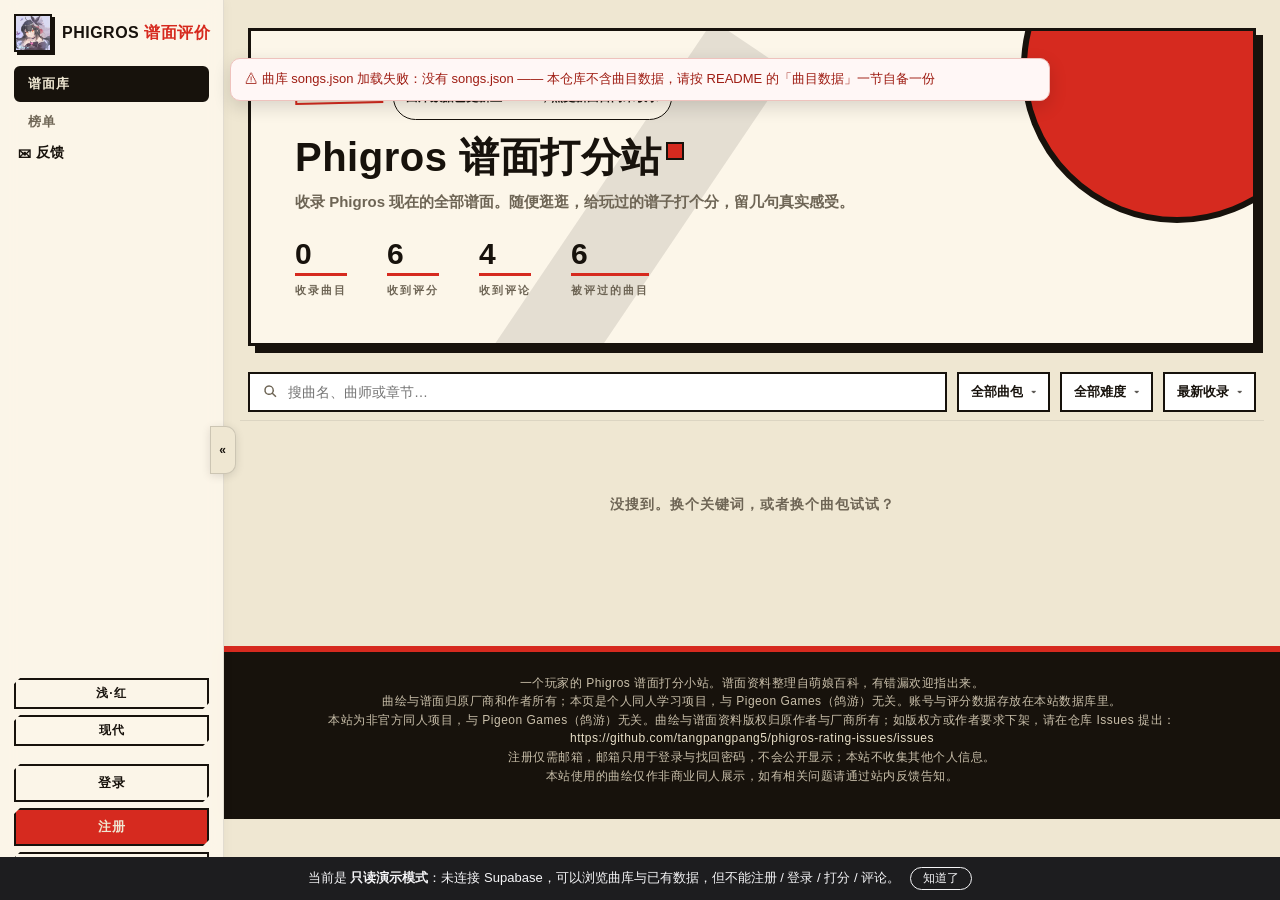
==== index.html @ b78b50f0 "chore: 首次提交 —— Phigros 谱面评价站（开源版，代码 MIT；曲目数据与曲绘不随仓库分发）" ====
<!DOCTYPE html>
<html lang="zh-CN">
<head>
  <meta charset="UTF-8" />
  <meta name="viewport" content="width=device-width, initial-scale=1.0" />
  <title>Phigros 谱面打分站</title>
  <meta name="description" content="收录最新 Phigros 谱面，支持玩家打分与评论的谱面评价系统。" />
  <link rel="icon" type="image/jpeg" href="九鸟.jpg" />
  <!-- 背景图预加载：切回「现代」主题时，避免 bg.jpg 现下载造成的可见闪白。
       只预加载 bg.jpg —— 全仓库没有任何 JS 施加 bg-blue/bg-red/bg-none，实际恒用 bg.jpg（bg2.jpg 预加载纯属浪费流量）。
       九鸟.jpg 只是 30px 的图标（同页 link rel=icon 已在用），无需额外预加载。 -->
  <link rel="preload" as="image" href="bg.jpg" />
  <link rel="stylesheet" href="modern.css?v=1.0.17" id="css-modern" />
  <link rel="stylesheet" href="minimal.css?v=1.0.17" id="css-minimal" disabled />
  <link rel="stylesheet" href="layout.css?v=1.0.17" />
  <script>
    /* 阻止样式闪烁：按保存的风格启用 CSS，并提前套上 深浅/红蓝 class */
    (function () {
      try {
        var st = localStorage.getItem('dsh_style') || localStorage.getItem('phi_style') || 'modern';
        var ap = localStorage.getItem('dsh_app') || localStorage.getItem('phi_appearance') || 'light-red';
        /* 启动时同样「先开目标、再关其它」：旧写法会把两张表都关掉一瞬（st 是未知值时甚至会一直保持
           「两张都关」）。这里的顺序保证任一时刻至少一张主题样式表是启用的。 */
        var want = document.getElementById('css-' + st) || document.getElementById('css-modern');
        if (want) want.disabled = false;
        ['modern', 'minimal'].forEach(function (k) {
          if (k === st) return;
          var el = document.getElementById('css-' + k);
          if (el) el.disabled = true;
        });
        var m = ap.indexOf('dark') === 0 ? 'dark' : 'light';
        var a = ap.indexOf('blue') >= 0 ? 'blue' : 'red';
        var cls = ' mode-' + m + ' accent-' + a;
        /* ⚠️ 本脚本在 head 里执行，此刻 document.body **还不存在** —— 原来直接写
           document.body.className 会抛 TypeError，并被下面那个空 catch 吞掉，
           于是「深浅/红蓝」这两个 class 从来没被应用过（属实测发现的静默失效）。
           这里真的用 try 包住，失败就退到 documentElement，稍后 DOM 就绪时再补到 body。 */
        try {
          document.body.className += cls;
        } catch (e) {
          document.documentElement.className += cls;
          var fix = function () {
            try {
              document.body.className += cls;
              document.documentElement.className =
                document.documentElement.className.replace(/ mode-(dark|light)| accent-(red|blue)/g, '');
            } catch (e2) { /* 忽略 */ }
          };
          if (document.readyState === 'loading') document.addEventListener('DOMContentLoaded', fix);
          else fix();
        }
      } catch (e) { }
    })();
  </script>
</head>
<body>
  <header>
    <div class="logo">
      <img class="logo-mark" src="九鸟.jpg" alt="Phigros 图标" />
      <div>Phigros <span class="grad">谱面评价</span></div>
    </div>
    <nav id="navLinks"></nav>
    <div class="spacer"></div>
    <button id="appBtn" type="button" class="btn sm ghost" title="外观：浅/深 × 红/蓝">浅·红</button>
    <button id="styleBtn" type="button" class="btn sm" title="切换风格">简约</button>
    <div id="userArea"></div>
    <!-- 设置入口（所有者 2026-10：原来在最顶上，够不着也反直觉，改到头像/退出按钮下面）。
         header 是 flex-direction:column，折叠态与窄屏横条各自有规则，放这里三态都自然成立。
         ⚠️ 全站只有这一个 #settingsBtn（t19 的教训：隐藏它 = 手机上打不开设置面板）。 -->
    <div class="sb-tools">
      <button id="settingsBtn" type="button" class="btn sm ghost" title="设置">⚙</button>
    </div>
  </header>
  <button id="sbToggle" type="button" class="btn sm ghost" title="折叠/展开侧栏">«</button>

  <main id="main"></main>

  <footer>
    <p>一个玩家的 Phigros 谱面打分小站。谱面资料整理自萌娘百科，有错漏欢迎指出来。</p>
    <p>曲绘与谱面归原厂商和作者所有；本页是个人同人学习项目，与 Pigeon Games（鸽游）无关。账号与评分数据存放在本站数据库里。</p>
    <p>本站为非官方同人项目，与 Pigeon Games（鸽游）无关。曲绘与谱面资料版权归原作者与厂商所有；如版权方或作者要求下架，请在仓库 Issues 提出：<a href="https://github.com/tangpangpang5/phigros-rating-issues/issues" rel="noopener noreferrer">https://github.com/tangpangpang5/phigros-rating-issues/issues</a></p>
    <p>注册仅需邮箱，邮箱只用于登录与找回密码，不会公开显示；本站不收集其他个人信息。</p>
    <p>本站使用的曲绘仅作非商业同人展示，如有相关问题请通过站内反馈告知。</p>
  </footer>

  <div class="modal" id="authModal"></div>
  <div class="toast" id="toast"></div>

  <!-- ============ 风格 / 外观切换的全屏过渡遮罩（Phigros 加载页语言） ============
       ⚠️ 必须**静态**写在这里：
         · 不能放进 #main —— 每次路由都整体重渲染，放里面会被销毁；
         · 遮罩须是 body 的直接子元素，z-index 302 才能盖住
           .set-card(301) / .toast(200) / .modal-card(101) / #sbToggle(80) / header(60)。
       默认 hidden（display:none），显隐与淡入淡出由 js/ui.js 的 trlRun() 控制；
       样式在 layout.css 的「过渡遮罩」段。勿在此处加内联样式。
       ==================================================================== -->
  <div class="trl" id="trl" hidden>
    <div class="trl-bg" id="trlBg"></div>
    <div class="trl-dim" id="trlDim"></div>
    <!-- 主题探针：不是给眼睛看的，是「新主题是否已经应用」这句判据的取样点。
         它带 .card 类 ⇒ 两套主题给出不同的 border-width / border-radius。 -->
    <span class="trl-probe card" id="trlProbe" aria-hidden="true"></span>
    <!-- 右下角加载方块（读条）本身就是「跳过」按钮：
         整屏点击 / Esc / 点它，都在 150ms 内结束。里的 .trl-band 是循环扫过的亮带。
         几何/配色来自原版加载页截图的逐像素量测，见 layout.css 里 .trl-badge 的注释。
         ⚠️ 2026-10 所有者反馈「读条时 loading 的字看不到了」⇒ 文字加回来（.trl-txt）。
            上一轮我按「不是文字形式的 loading」把方块做成纯图形，做过头了。 -->
    <button type="button" class="trl-badge" id="trlBadge" aria-label="跳过过渡动画">
      <span class="trl-txt">Loading…</span><span class="trl-band" aria-hidden="true"></span>
    </button>
    <!-- 左下角提示语：原版加载页也有这一行（同样是照片量测出来的）。纯装饰、不可点、
         不参与「跳过」判定，所以 aria-hidden。文案与本站已有的「Tip」口径一致。
         ⚠️ 若以后要改成每条随机，请在 trlRun() 里换 textContent，不要在这里写死多份。 -->
    <p class="trl-tip" aria-hidden="true">Tip: 曲绘与谱面资料，欢迎在站内反馈里纠错</p>
  </div>

  <!-- 首屏载入的 Loading… 文字（所有者要求加上）。
       ⚠️ 必须是**独立静态元素**，不能塞进首屏的伪元素里：
         首屏遮罩是 #main::before（压暗）+ #main::after（读条方块）两个伪元素画的，
         而一个伪元素只能有一个 background 层、放不下文字。
       显隐由 <html> 上的 is-booting class 控制（js/main.js 加减），样式在 layout.css 的 .boot-txt。 -->
  <div class="boot-txt" aria-hidden="true">Loading…</div>

  <script src="config.js?v=1.0.17"></script>
  <script src="data.js?v=1.0.17"></script>
  <!-- 模块化主程序（需要 http/https 打开，不能双击 file://） -->
  <script type="module" src="js/main.js?v=1.0.17"></script>
  <!-- 回滚方案：如需退回旧版单文件实现，注释掉上面一行，并取消下面一行注释
  <script src="app.legacy.js"></script>
  -->
</body>
</html>
---- modern.css ----
/* =========================================================
   Phigros 谱面评价系统 —— 构成主义(Constructivism)风格
   米纸底 + 红/黑几何图形 · 硬边角 · 粗体大写 · 斜向动态
   ========================================================= */

:root {
  --paper: #EFE7D2;      /* 页面底色（米纸） */
  --card: #FCF6E9;       /* 面板/卡片 */
  --card-hi: #FFFFFF;
  --ink: #17120C;        /* 近黑 */
  --ink2: #3A3228;
  --dim: #6E6555;
  --faint: #998E79;
  --red: #D62A1F;
  --red2: #9E160E;
  --blue: #1F4390;
  --gold: #C99A1E;

  /* 难度色：**独立语义变量**，刻意不复用 --red/--blue（强调色）与主题前景色 ——
     难度色与强调色必须解耦（历史上的缺陷：简约主题把难度色写成 var(--a-blue) 等，
     导致选「红」外观时 HD 徽章变红、与 IN 撞色）。modern 主题一开始就是用这套独立变量，
     简约主题（minimal.css）已同步改为同类写法 --d-ez/--d-hd/--d-in/--d-at/--d-legacy。 */
  --ez: #1E9E58;
  --hd: #2E6FE0;
  --in: #D62A1F;
  --at: #15120C;
  --legacy: #8A8171;

  --font-d: 'Arial', 'Helvetica Neue', 'PingFang SC', 'Microsoft YaHei', 'Noto Sans SC', sans-serif;
  --font-b: Arial, 'Helvetica Neue', 'PingFang SC', 'Microsoft YaHei', 'Noto Sans SC', sans-serif;
}

* { box-sizing: border-box; margin: 0; padding: 0; }

html { scroll-behavior: smooth; }

body {
  font-family: var(--font-b);
  /* 背景（底色 + bg.jpg 底图 + 构成主义几何叠层）统一写在下面那一块里，见「构成主义几何底纹」 */
  color: var(--ink);
  min-height: 100vh;
  line-height: 1.55;
}

/* ---------- 构成主义几何底纹（所有者要求：把背景以构成主义的颜色丰富起来）----------
   为什么用 CSS 叠层而不是再画一张图：站点**已有**这套视觉语法（`.hero::before` 是红圆、
   `.hero::after` 是 34° 黑斜带），CSS 渐变能直接复用同一套角度与色值 ——
   零新增文件、零依赖、随时可删，也不必再管"新图有没有被 build-site.js 复制出去"
   （bg.jpg 刚因为漏列清单在线上坏了很久，教训就在眼前）。

   分工：`bg.jpg` 仍是底图（它现在能正常加载了）；几何层叠在它上面；
   `background-color: var(--paper)` 在最底下兜底 ⇒ **即使底图加载失败，画面依然成立**。
   各层色值与 `--red / --ink` 同源，深色外观下由 body.mode-dark 的变量自动跟随。 */
body {
  background-color: var(--paper);
  background-image:
    /* 左上大斜切块 + 右下对位块：构成主义的对角线骨架 */
    linear-gradient(34deg, transparent 43.4%, var(--red) 43.4%, var(--red) 56.6%, transparent 56.6%),
    linear-gradient(34deg, transparent 72.2%, var(--ink) 72.2%, var(--ink) 77.8%, transparent 77.8%),
    /* 两个实心圆：与 hero 的红圆同语言（radial-gradient 画硬边圆） */
    radial-gradient(circle at 84% 13%, var(--red) 0 112px, transparent 113px),
    radial-gradient(circle at 11% 79%, var(--ink) 0 74px, transparent 75px),
    /* 收尾：向右下压一层极淡的纸色，避免四层叠加后过闷 */
    linear-gradient(180deg, rgba(0, 0, 0, .04), rgba(0, 0, 0, .10)),
    /* 底图（放最后 = 在最下层；它上面那层压暗负责保证文字可读） */
    url('bg.jpg');
  background-size: auto, auto, auto, auto, auto, cover;
  background-position: center, center, center, center, center, center;
  background-repeat: no-repeat;
  background-attachment: fixed;
  /* multiply 让几何色块像"印"在底图上，而不是浮在上面 */
  background-blend-mode: multiply, multiply, multiply, multiply, normal, normal;
}
/* 深色外观：红换成更亮的强调红、黑换成亮色，否则在深底上会糊成一片 */
body.mode-dark {
  background-image:
    linear-gradient(34deg, transparent 43.4%, var(--red) 43.4%, var(--red) 56.6%, transparent 56.6%),
    linear-gradient(34deg, transparent 72.2%, rgba(255, 255, 255, .10) 72.2%, rgba(255, 255, 255, .10) 77.8%, transparent 77.8%),
    radial-gradient(circle at 84% 13%, var(--red) 0 112px, transparent 113px),
    radial-gradient(circle at 11% 79%, rgba(255, 255, 255, .08) 0 74px, transparent 75px),
    linear-gradient(180deg, rgba(0, 0, 0, .06), rgba(0, 0, 0, .16)),
    url('bg.jpg');
  background-blend-mode: screen, screen, screen, screen, normal, normal;
}

a { color: inherit; text-decoration: none; }

::selection { background: var(--red); color: var(--paper); }

/* 系统「减少动态效果」：与 minimal.css 同一条规则（该文件早就有，现代风格这边一直漏着 ——
   看板「风格切换过渡动画」的取证结论里点名为漏修，本轮补上）。
   ⚠️ 过渡遮罩 .trl 的淡化不受本条影响：layout.css 里 `.trl{transition:opacity … !important}`
      是类选择器，优先级高于这里的 `*`。 */
@media (prefers-reduced-motion: reduce) {
  * { transition: none !important; animation: none !important; }
}

/* ---------- 页头 ---------- */
header {
  position: sticky;
  top: 0;
  z-index: 50;
  display: flex;
  align-items: center;
  gap: 22px;
  padding: 10px 26px;
  background: rgba(252, 246, 233, 0.94);
  backdrop-filter: blur(8px);
  border-bottom: 3px solid var(--ink);
}
.logo { display: flex; align-items: center; gap: 10px; }
.logo-mark {
  width: 38px; height: 38px;
  object-fit: cover;
  border: 2px solid var(--ink);
  box-shadow: 3px 3px 0 var(--ink);
  background: var(--card);
}
.logo > div:last-child {
  font-family: var(--font-d);
  font-size: 17px;
  letter-spacing: 1px;
  text-transform: uppercase;
  color: var(--ink);
  white-space: nowrap;
}
.logo .grad { color: var(--red); }

nav { display: flex; gap: 4px; }
nav a {
  padding: 6px 12px;
  font-size: 13px;
  font-weight: 800;
  letter-spacing: 1px;
  text-transform: uppercase;
  color: var(--dim);
  border: 2px solid transparent;
  /* 导航菜单项：圆角 6px（所有者 2026-10：导航栏要圆角）。
     写法就写在这一条上，与 .btn 的 6px 一致；minimal.css 那边本来就是 999px 胶囊，不动。 */
  border-radius: 6px;
  transition: none;
}
nav a:hover { color: var(--ink); border-color: var(--ink); }
/* 选中态原来是「右上 / 左下切角」的构成主义造型（clip-path: polygon(...)）。
   ⚠️ 两者不能共存：clip-path 会把圆角重新切掉 ⇒ 圆角等于没做。既然所有者要圆角，
   这里就只留圆角、去掉切角（这是本轮唯一被有意放弃的视觉特征），其余（黑底、白字、2px 描边）不变。 */
nav a.active { color: var(--paper); background: var(--ink); border-color: var(--ink); }

.spacer { flex: 1; }
#userArea { display: flex; align-items: center; gap: 10px; }
.user-chip {
  display: flex; align-items: center; gap: 8px;
  padding: 3px 10px 3px 3px;
  background: var(--card);
  border: 2px solid var(--ink);
  cursor: pointer;
}
.user-chip:hover { box-shadow: 3px 3px 0 var(--red); }
.user-name { font-size: 13px; font-weight: 800; max-width: 120px; overflow: hidden; text-overflow: ellipsis; white-space: nowrap; }

.avatar {
  width: 30px; height: 30px; border-radius: 0;
  display: grid; place-items: center;
  font-weight: 800; color: #fff;
  border: 2px solid var(--ink);
  flex-shrink: 0;
  clip-path: polygon(0 0, 100% 0, 100% calc(100% - 6px), calc(100% - 6px) 100%, 0 100%);
}
.avatar.sm { width: 28px; height: 28px; font-size: 12px; }
.avatar.lg { width: 76px; height: 76px; font-size: 34px; }

/* ---------- 按钮 ---------- */
.btn {
  font-family: var(--font-b);
  border: 2px solid var(--ink);
  border-radius: 0;
  padding: 8px 16px;
  font-size: 13px;
  font-weight: 800;
  text-transform: uppercase;
  letter-spacing: 1px;
  cursor: pointer;
  color: var(--ink);
  background: var(--card);
  clip-path: polygon(6px 0, 100% 0, 100% calc(100% - 6px), calc(100% - 6px) 100%, 0 100%, 0 6px);
}
.btn:hover { transform: translate(-2px, -2px); box-shadow: 4px 4px 0 var(--ink); }
.btn:active { transform: translate(0, 0); box-shadow: none; }
.btn.primary { background: var(--red); color: var(--paper); }
.btn.primary:hover { box-shadow: 4px 4px 0 var(--ink); }
.btn.ghost { background: transparent; }
.btn.sm { padding: 5px 12px; font-size: 12px; }
.btn.block { width: 100%; }

/* ---------- 主体 ---------- */
main { max-width: 1180px; margin: 0 auto; padding: 28px 24px 70px; }

/* ---------- Hero ---------- */
.hero {
  position: relative;
  overflow: hidden;
  background: var(--card);
  border: 3px solid var(--ink);
  box-shadow: 7px 7px 0 var(--ink);
  padding: 44px 44px;
  margin-bottom: 26px;
}
.hero::before {   /* 红圆 */
  content: '';
  position: absolute;
  width: 300px; height: 300px;
  border-radius: 50%;
  background: var(--red);
  top: -120px; right: -80px;
  border: 6px solid var(--ink);
}
.hero::after {    /* 黑斜带 */
  content: '';
  position: absolute;
  width: 90px; height: 130%;
  background: var(--ink);
  transform: rotate(34deg);
  top: -20px; left: 34%;
  opacity: .10;
}
.hero-inner { position: relative; z-index: 1; }
.hero-badge {
  display: inline-block;
  font-size: 12px;
  font-weight: 800;
  letter-spacing: 3px;
  text-transform: uppercase;
  color: var(--red);
  border: 2px solid var(--red);
  padding: 3px 12px;
  transform: rotate(-1.2deg);
  margin-bottom: 16px;
  background: var(--paper);
}
.hero h1 {
  font-family: var(--font-d);
  font-size: 44px;
  line-height: 1.05;
  letter-spacing: 1px;
  text-transform: uppercase;
  margin-bottom: 12px;
  position: relative;
  display: inline-block;
}
.hero h1::after {   /* 红方块强调 */
  content: '';
  position: absolute;
  width: 16px; height: 16px;
  background: var(--red);
  border: 2px solid var(--ink);
  right: -26px; top: 6px;
}
.hero p { color: var(--dim); font-size: 15px; font-weight: 600; margin-bottom: 26px; max-width: 560px; }
.hero-stats { display: flex; gap: 40px; flex-wrap: wrap; }
.stat { display: flex; flex-direction: column; }
.stat b { font-family: var(--font-d); font-size: 30px; line-height: 1; color: var(--ink); border-bottom: 3px solid var(--red); padding-bottom: 4px; }
.stat span { font-size: 11px; letter-spacing: 2px; text-transform: uppercase; color: var(--dim); margin-top: 6px; font-weight: 700; }

/* ---------- 工具栏 ---------- */
.toolbar { display: flex; gap: 10px; flex-wrap: wrap; margin-bottom: 22px; }
.search-box {
  flex: 1; min-width: 230px;
  display: flex; align-items: center; gap: 8px;
  background: var(--card-hi);
  border: 2px solid var(--ink);
  padding: 0 12px;
  color: var(--dim);
}
.search-box:focus-within { box-shadow: 3px 3px 0 var(--red); }
.search-box input {
  flex: 1; background: transparent; border: none; outline: none;
  color: var(--ink); font-size: 14px; font-family: var(--font-b); padding: 10px 0;
}
.select {
  background: var(--card-hi);
  border: 2px solid var(--ink);
  border-radius: 0;
  color: var(--ink);
  font-size: 13px;
  font-family: var(--font-b);
  font-weight: 700;
  padding: 9px 12px;
  outline: none;
  cursor: pointer;
}
.select:focus { box-shadow: 3px 3px 0 var(--red); }
.select option { background: var(--card-hi); }

/* ---------- 自定义下拉（替代原生 select；结构/状态色见 layout.css，这里只管构成主义外观）---------- */
.dd-btn {
  background: var(--card-hi);
  border: 2px solid var(--ink);
  border-radius: 0;
  color: var(--ink);
  font-size: 13px;
  font-family: var(--font-b);
  font-weight: 700;
  padding: 9px 12px;
}
.dd-btn:hover { background: var(--card); }
.dd-btn:focus-visible { outline: none; box-shadow: 3px 3px 0 var(--red); }
.dd-menu {
  background: var(--card-hi);
  border: 2px solid var(--ink);
  border-radius: 0;
  box-shadow: 4px 4px 0 var(--ink);
}
.dd-opt { border-radius: 0; font-family: var(--font-b); font-weight: 700; }

/* ---------- 卡片网格 ---------- */
.grid { display: grid; grid-template-columns: repeat(auto-fill, minmax(250px, 1fr)); gap: 18px; }
.card {
  background: var(--card);
  border: 2px solid var(--ink);
  display: flex;
  flex-direction: column;
  transition: transform .12s, box-shadow .12s;
}
.card:hover { transform: translate(-3px, -3px); box-shadow: 6px 6px 0 var(--red); }
.card-cover {
  height: 130px;
  position: relative;
  display: flex;
  align-items: flex-end;
  padding: 12px 14px;
  border-bottom: 2px solid var(--ink);
  overflow: hidden;
}
.cover-img { position: absolute; inset: 0; width: 100%; height: 100%; object-fit: cover; }
.card-title-overlay {
  position: relative; z-index: 1;
  font-family: var(--font-d);
  font-size: 19px;
  text-transform: uppercase;
  color: #fff;
  text-shadow: 0 2px 8px rgba(0,0,0,.7), 0 0 2px rgba(0,0,0,.9);
  white-space: nowrap; overflow: hidden; text-overflow: ellipsis;
  max-width: 74%;
}
.card-bpm {
  position: absolute; top: 8px; left: 10px; z-index: 1;
  font-size: 10px; font-weight: 800; letter-spacing: 1px;
  color: var(--ink);
  background: var(--paper);
  border: 1.5px solid var(--ink);
  padding: 2px 7px;
}
.new-badge {
  position: absolute; top: 8px; right: 10px; z-index: 1;
  font-size: 10px; font-weight: 900; letter-spacing: 1px;
  color: var(--paper);
  background: var(--red);
  border: 1.5px solid var(--ink);
  padding: 2px 8px;
  transform: rotate(2deg);
}
.card-body { padding: 12px 13px 13px; display: flex; flex-direction: column; gap: 6px; flex: 1; }
.card-title-row { display: flex; align-items: center; justify-content: space-between; gap: 8px; }
.card-title {
  font-family: var(--font-d);
  font-size: 15px;
  text-transform: uppercase;
  letter-spacing: .3px;
  white-space: nowrap; overflow: hidden; text-overflow: ellipsis;
}
.card-cat {
  font-size: 10px; letter-spacing: .5px; font-weight: 700;
  color: var(--dim);
  border: 1px solid var(--dim);
  padding: 1px 6px;
  max-width: 55%; overflow: hidden; text-overflow: ellipsis; white-space: nowrap;
}
.card-meta { font-size: 12px; color: var(--dim); font-weight: 600; white-space: nowrap; overflow: hidden; text-overflow: ellipsis; }
.card-meta.dim { color: var(--faint); font-size: 11.5px; font-weight: 400; }
.card-badges { display: flex; gap: 5px; margin-top: 2px; }
.card-footer { margin-top: auto; padding-top: 8px; border-top: 2px solid var(--ink); display: flex; align-items: center; gap: 6px; }

.diff-badge {
  font-size: 11px; font-weight: 800;
  padding: 2px 9px 2px 7px;
  color: #fff;
  letter-spacing: .5px;
  transform: skewX(-8deg);
  box-shadow: 1.5px 1.5px 0 var(--ink);
  background: var(--legacy);
}
.diff-badge.ez { background: var(--ez); }
.diff-badge.hd { background: var(--hd); }
.diff-badge.in { background: var(--in); }
.diff-badge.at { background: var(--at); }
.diff-badge.legacy { background: var(--legacy); }

/* ---------- 星级 ---------- */
.star-ico { font-style: normal; color: #D6C9A8; font-size: 14px; }
.star-ico.on { color: var(--gold); text-shadow: 1px 1px 0 var(--ink); }
.score-stars { display: inline-flex; }
.score-val { font-family: var(--font-d); font-size: 16px; color: var(--ink); }
.score-count { font-size: 11px; color: var(--faint); }

/* ---------- 空状态 ---------- */
.empty { text-align: center; color: var(--dim); padding: 60px 0; font-size: 14px; font-weight: 700; letter-spacing: 1px; }
.empty.dim { padding: 26px 0; font-size: 13px; color: var(--faint); }

/* ---------- 详情页 ---------- */
.detail { display: flex; flex-direction: column; gap: 20px; }
.back {
  color: var(--ink); font-size: 13px; font-weight: 800; letter-spacing: 1px; text-transform: uppercase;
  align-self: flex-start;
  border-bottom: 2px solid var(--red);
  padding-bottom: 1px;
}
.back:hover { color: var(--red); }
.detail-head { display: flex; gap: 26px; flex-wrap: wrap; }
.detail-cover {
  width: 270px; height: 270px;
  position: relative;
  flex-shrink: 0;
  border: 3px solid var(--ink);
  box-shadow: 7px 7px 0 var(--red);
  overflow: hidden;
  display: grid; place-items: center;
}
.detail-cover-title {
  position: relative; z-index: 1;
  font-family: var(--font-d);
  font-size: 26px; text-transform: uppercase;
  color: #fff;
  text-shadow: 0 2px 10px rgba(0,0,0,.75), 0 0 3px rgba(0,0,0,.9);
  text-align: center; padding: 0 18px;
}
.detail-info { flex: 1; min-width: 280px; }
.detail-info h1 {
  font-family: var(--font-d);
  font-size: 30px; text-transform: uppercase; letter-spacing: .5px;
  margin: 6px 0 16px;
  border-bottom: 4px solid var(--ink);
  padding-bottom: 2px;
  display: inline-block;
}
.detail-info h1::after { content: ''; display: block; height: 3px; background: var(--red); margin-top: -1px; }
.detail-meta { display: grid; grid-template-columns: repeat(auto-fill, minmax(170px, 1fr)); gap: 8px 18px; margin-bottom: 14px; }
.detail-meta .k { font-size: 10px; letter-spacing: 2px; text-transform: uppercase; color: var(--red); font-weight: 800; margin-right: 8px; }
.detail-meta .v { font-size: 14px; font-weight: 600; }
.detail-note {
  background: #F5EDDA;
  border-left: 6px solid var(--red);
  border-top: 1.5px solid var(--ink);
  border-bottom: 1.5px solid var(--ink);
  color: var(--ink2);
  padding: 8px 12px;
  font-size: 12.5px;
  margin-bottom: 14px;
}
.diff-tabs { display: flex; gap: 6px; flex-wrap: wrap; }
.diff-tab {
  border: 2px solid var(--ink);
  background: var(--card);
  color: var(--ink);
  border-radius: 0;
  padding: 7px 16px;
  font-weight: 800;
  font-family: var(--font-b);
  text-transform: uppercase;
  cursor: pointer;
  display: flex; flex-direction: column; align-items: center; line-height: 1.2;
}
.diff-tab span { font-size: 11px; font-weight: 800; opacity: .8; }
.diff-tab.ez.active { background: var(--ez); color: #fff; border-color: var(--ink); box-shadow: 3px 3px 0 var(--ink); }
.diff-tab.hd.active { background: var(--hd); color: #fff; border-color: var(--ink); box-shadow: 3px 3px 0 var(--ink); }
.diff-tab.in.active { background: var(--in); color: #fff; border-color: var(--ink); box-shadow: 3px 3px 0 var(--ink); }
.diff-tab.at.active { background: var(--at); color: #fff; border-color: var(--ink); box-shadow: 3px 3px 0 var(--ink); }
.diff-tab.legacy.active { background: var(--legacy); color: #fff; border-color: var(--ink); box-shadow: 3px 3px 0 var(--ink); }
.diff-const { margin-top: 16px; font-size: 13px; letter-spacing: 1px; text-transform: uppercase; color: var(--dim); }
.diff-const b { font-family: var(--font-d); font-size: 24px; color: var(--red); }

.detail-cols { display: grid; grid-template-columns: 1fr 1.1fr; gap: 20px; }
@media (max-width: 860px) { .detail-cols { grid-template-columns: 1fr; } }
.col { background: var(--card); border: 2px solid var(--ink); box-shadow: 5px 5px 0 rgba(23,18,12,.15); padding: 20px; }
.col h2 {
  font-family: var(--font-d);
  font-size: 16px; letter-spacing: 1px; text-transform: uppercase;
  margin-bottom: 14px;
  display: flex; align-items: center; gap: 9px;
}
.col h2::before { content: ''; width: 13px; height: 13px; background: var(--red); border: 2px solid var(--ink); flex-shrink: 0; }
.col h2.mt { margin-top: 22px; }
.count-tag { font-size: 11px; background: var(--ink); color: var(--paper); padding: 1px 9px; font-weight: 700; }

.big-score { display: flex; flex-direction: column; align-items: center; gap: 8px; padding: 6px 0 18px; border-bottom: 2px solid var(--ink); margin-bottom: 16px; }
.big-num { font-family: var(--font-d); font-size: 60px; line-height: 1; color: var(--red); text-shadow: 3px 3px 0 rgba(23,18,12,.25); }
.big-stars .star-ico { font-size: 22px; }
.big-count { color: var(--faint); font-size: 12px; font-weight: 700; letter-spacing: 1px; text-transform: uppercase; }

.dist { display: flex; flex-direction: column; gap: 5px; }
.dist-row { display: grid; grid-template-columns: 38px 1fr 26px; align-items: center; gap: 8px; font-size: 12px; color: var(--dim); }
.dist-bar { height: 12px; background: #E2D7BF; border: 1.5px solid var(--ink); }
.dist-fill {
  height: 100%;
  background: repeating-linear-gradient(45deg, var(--red) 0 6px, var(--ink) 6px 12px);
  transition: width .3s;
}
.dist-count { text-align: right; color: var(--faint); font-weight: 700; }

.my-rating { margin-top: 4px; }
.star-picker { display: flex; gap: 2px; flex-wrap: wrap; }
.star-picker .star {
  background: none; border: none; cursor: pointer;
  font-size: 26px; color: #D6C9A8;
  transition: transform .1s;
  padding: 2px;
}
.star-picker .star.on { color: var(--gold); text-shadow: 1px 1px 0 var(--ink); }
.star-picker .star:hover { transform: scale(1.15); }
.my-rating-hint { margin-top: 8px; font-size: 12px; color: var(--dim); }

.need-login {
  background: var(--paper);
  border: 2px dashed var(--ink);
  padding: 18px;
  text-align: center;
  color: var(--dim);
  font-size: 13px; font-weight: 700;
  display: flex; flex-direction: column; align-items: center; gap: 12px;
}
.need-login.big { padding: 60px 20px; font-size: 15px; }

.comment-box { margin-bottom: 14px; }
.comment-box textarea {
  width: 100%;
  background: var(--card-hi);
  border: 2px solid var(--ink);
  border-radius: 0;
  color: var(--ink);
  font-size: 13.5px;
  padding: 10px 12px;
  resize: vertical;
  outline: none;
  font-family: var(--font-b);
}
.comment-box textarea:focus { box-shadow: 3px 3px 0 var(--red); }
.comment-actions { display: flex; justify-content: flex-end; margin-top: 9px; }

.comments { display: flex; flex-direction: column; gap: 12px; }
.comment { display: flex; gap: 10px; }
.comment-main { flex: 1; background: #F4EDDB; border: 1.5px solid #D9CFB6; padding: 10px 12px; }
.comment-head { display: flex; align-items: center; gap: 9px; margin-bottom: 5px; }
.comment-user { font-weight: 800; font-size: 13px; }
.comment-time { font-size: 11px; color: var(--faint); }
/* 难度徽标：来自页面当前选中的难度（comments 表没有难度字段，见 js/ui.js renderComments 注释）。
   刻意用中性描边样式、不借用 .diff-badge 的难度配色 —— 它表达的是"看的是哪个难度"，
   不是"这条评论属于哪个难度"，用难度色反而会误导。 */
.comment-diff {
  flex: 0 0 auto;
  padding: 1px 7px;
  font-size: 11px;
  font-weight: 800;
  letter-spacing: .5px;
  color: var(--red);
  border: 1.5px solid var(--red);
  border-radius: 3px;
}
.comment-del { margin-left: auto; background: none; border: none; color: var(--faint); cursor: pointer; font-size: 12px; font-weight: 700; }
.comment-del:hover { color: var(--red); }
.comment-text { font-size: 13.5px; color: var(--ink); white-space: pre-wrap; word-break: break-word; }

/* ---------- 个人主页 ---------- */
.profile { display: flex; flex-direction: column; gap: 20px; }
.profile-head {
  display: flex; align-items: center; gap: 18px;
  background: var(--card); border: 3px solid var(--ink);
  box-shadow: 6px 6px 0 var(--ink);
  padding: 24px;
}
.profile-head h1 { font-family: var(--font-d); font-size: 26px; text-transform: uppercase; letter-spacing: 1px; }
.profile-meta { color: var(--dim); font-size: 13px; font-weight: 600; }
.profile-stats { margin-left: auto; display: flex; gap: 30px; }
.profile-stats div { display: flex; flex-direction: column; text-align: center; }
.profile-stats b { font-family: var(--font-d); font-size: 28px; color: var(--red); }
.profile-stats span { font-size: 11px; text-transform: uppercase; letter-spacing: 1px; color: var(--dim); font-weight: 700; }

.profile-sections { display: grid; grid-template-columns: 1fr 1fr; gap: 20px; }
@media (max-width: 860px) { .profile-sections { grid-template-columns: 1fr; } }
.profile-sections section { background: var(--card); border: 2px solid var(--ink); box-shadow: 4px 4px 0 rgba(23,18,12,.15); padding: 20px; }
.profile-sections h2 { font-family: var(--font-d); font-size: 16px; text-transform: uppercase; letter-spacing: 1px; display: flex; align-items: center; gap: 9px; margin-bottom: 14px; }
.profile-sections h2::before { content: ''; width: 13px; height: 13px; background: var(--red); border: 2px solid var(--ink); }
.profile-row { display: flex; align-items: center; gap: 12px; padding: 8px; border: 1.5px solid transparent; }
.profile-row:hover { background: var(--paper); border-color: var(--ink); }
.mini-cover { width: 44px; height: 44px; border: 1.5px solid var(--ink); flex-shrink: 0; background-size: cover; }
.p-title { font-weight: 800; font-size: 14px; flex: 1; }
.p-score { display: flex; align-items: center; gap: 6px; font-size: 13px; }
.p-score b { font-family: var(--font-d); font-size: 16px; color: var(--red); }
.profile-comment { background: #F4EDDB; border-left: 5px solid var(--red); padding: 10px 13px; margin-bottom: 9px; }
.p-link { color: var(--red); font-weight: 800; font-size: 13.5px; text-transform: uppercase; letter-spacing: .5px; }
.profile-comment .comment-text { margin-top: 5px; }

/* ---------- 弹窗 ---------- */
.modal { display: none; }
.modal.show { display: block; }
.modal-backdrop { position: fixed; inset: 0; background: rgba(23,18,12,.62); z-index: 100; }
.modal-card {
  position: fixed;
  top: 50%; left: 50%;
  transform: translate(-50%, -50%);
  width: min(420px, calc(100vw - 32px));
  background: var(--card);
  border: 3px solid var(--ink);
  box-shadow: 9px 9px 0 var(--red);
  padding: 26px;
  z-index: 101;
  clip-path: polygon(14px 0, 100% 0, 100% calc(100% - 14px), calc(100% - 14px) 100%, 0 100%, 0 14px);
  animation: pop .18s ease;
}
@keyframes pop { from { transform: translate(-50%, -47%); opacity: 0; } to { transform: translate(-50%, -50%); opacity: 1; } }
.modal-close {
  position: absolute; top: 6px; right: 12px;
  background: none; border: none; color: var(--dim);
  font-size: 28px; cursor: pointer; line-height: 1; font-weight: 800;
}
.modal-close:hover { color: var(--red); }
.modal-logo {
  text-align: center;
  font-family: var(--font-d);
  font-size: 24px;
  letter-spacing: 4px;
  text-transform: uppercase;
  color: var(--red);
  -webkit-text-stroke: 1px var(--ink);
  margin-bottom: 16px;
}
.auth-tabs { display: flex; gap: 4px; margin-bottom: 18px; }
.auth-tab {
  flex: 1; text-align: center; padding: 8px;
  border: 2px solid var(--ink);
  background: transparent; color: var(--ink);
  font-size: 14px; font-weight: 800; text-transform: uppercase; letter-spacing: 1px;
  cursor: pointer;
}
.auth-tab.active { background: var(--ink); color: var(--paper); }
.field { margin-bottom: 13px; }
.field.hidden { display: none; }
.field label { display: block; font-size: 11px; letter-spacing: 2px; text-transform: uppercase; color: var(--dim); font-weight: 800; margin-bottom: 5px; }
.field .opt { color: var(--faint); font-weight: 400; }
.field input {
  width: 100%;
  background: var(--card-hi);
  border: 2px solid var(--ink);
  border-radius: 0;
  color: var(--ink);
  font-size: 14px;
  padding: 9px 12px;
  outline: none;
  font-family: var(--font-b);
}
.field input:focus { box-shadow: 3px 3px 0 var(--red); }
.auth-error { color: var(--red); font-size: 12.5px; font-weight: 700; min-height: 17px; margin-bottom: 8px; }
.auth-tip { text-align: center; font-size: 12px; color: var(--faint); margin-top: 12px; }

/* ---------- Toast ---------- */
.toast {
  position: fixed;
  bottom: 26px; left: 50%;
  transform: translateX(-50%) translateY(80px);
  background: var(--ink);
  color: var(--paper);
  border-left: 8px solid var(--red);
  border-top: 2px solid var(--red);
  border-bottom: 2px solid var(--red);
  border-right: 2px solid var(--red);
  padding: 11px 20px;
  font-size: 13px;
  font-weight: 800;
  letter-spacing: 1px;
  z-index: 200;
  opacity: 0;
  transition: all .25s;
  pointer-events: none;
}
.toast.show { opacity: 1; transform: translateX(-50%) translateY(0); }
.toast.error { border-color: var(--red); background: #3A0E0A; }

/* ---------- 页脚 ---------- */
footer {
  text-align: center;
  padding: 22px 20px 34px;
  color: #C9BFAA;
  font-size: 12px;
  letter-spacing: .5px;
  background: var(--ink);
  border-top: 6px solid var(--red);
}
footer a { color: #E8DFC8; }
footer a:hover { color: #fff; }

::-webkit-scrollbar { width: 11px; height: 11px; }
::-webkit-scrollbar-thumb { background: var(--ink); border: 2px solid var(--paper); }
::-webkit-scrollbar-thumb:hover { background: var(--red); }
::-webkit-scrollbar-track { background: var(--paper); }

/* ============ 样式微调 + 背景切换 ============ */
/* 不再使用 Impact 黑体，标题统一为常规黑体 700，观感更清爽 */
.hero h1, .detail-info h1, .card-title-overlay, .detail-cover-title,
.card-title, .col h2, .profile-head h1, .profile-sections h2,
.modal-logo, .big-num, .diff-const b, .stat b, .profile-stats b,
.p-score b, .score-val, .logo > div:last-child {
  font-weight: 700;
}
.hero h1 { font-size: 40px; letter-spacing: .5px; text-transform: none; }
.hero h1::after { width: 14px; height: 14px; right: -22px; }
.logo > div:last-child { font-weight: 700; letter-spacing: .5px; }
.card-title { letter-spacing: 0; }
.detail-info h1 { letter-spacing: .3px; }
.diff-badge { font-weight: 700; }
.btn { font-weight: 700; }
nav a { font-weight: 700; }

/* 背景切换：bg-red(默认 bg.jpg) / bg-blue(bg2.jpg) / bg-none(纯米纸) */
body.bg-none  { background-image: none; }
body.bg-blue { background-image: url('bg2.jpg'); }
body.bg-red  { background-image: url('bg.jpg'); }
#bgBtn { flex-shrink: 0; }

/* 管理员标识（构成主义） */
.role-tag {
  display: inline-block;
  font-size: 10px; font-weight: 800; letter-spacing: 1px;
  color: var(--paper);
  background: var(--red);
  border: 1.5px solid var(--ink);
  padding: 0 6px;
  margin-left: 6px;
  transform: rotate(1deg);
  vertical-align: 1px;
}


/* ===== 外观：深/浅 × 红/蓝 ===== */
body { background-image: none !important; }
body.bg-red, body.bg-blue, body.bg-none { background-image: none !important; }

body.mode-dark {
  --paper: #0f1116; --card: #181b23; --card-hi: #1f232e;
  --ink: #ece7db; --ink2: #c6bfb2; --dim: #a49c8c; --faint: #6f6a5e;
  --red: #e5483d; --red2: #b0271c; --blue: #4f86e0; --gold: #e0ad3a;
  /* AT 难度色：浅色下 --at 是 #15120C（墨黑），放到深色卡片 #181b23 上只有 **1.09:1**，
     徽章等于看不见（文字倒是 18.69:1，但底色与卡片糊在一起）。深色下改用蓝灰 #3f4553：
     白字 9.60:1、与卡片 1.79:1、与页面 #0f1116 1.97:1。浅色模式仍是 #15120C，未动。 */
  --at: #3f4553;
}
body.mode-dark header { background: rgba(24, 27, 35, .92); }
body.mode-dark .hero::after { background: rgba(255, 255, 255, .06); }
body.mode-dark .detail-note { background: #20242f; color: #c6bfb2; }
body.mode-dark .comment-main, body.mode-dark .profile-comment { background: #20242f; border-color: #2b303c; }
body.mode-dark .dist-bar { background: #232838; }
body.mode-dark .dist-fill { background: repeating-linear-gradient(45deg, var(--red) 0 6px, #ece7db 6px 12px); }
body.mode-dark footer { background: #14161d; color: #9a948a; }
body.mode-dark footer a { color: #bdb7aa; }
body.mode-dark nav a.active { background: #e5483d; color: #fff; }
body.mode-dark .count-tag { background: #2a2f3c; color: #ece7db; }
body.mode-dark .auth-tab.active { background: #e5483d; color: #fff; }
body.mode-dark .toast { background: #ece7db; color: #14161d; }
body.mode-dark .toast.error { background: #3a0e0a; color: #fff; }
body.mode-dark .btn.ghost { color: #ece7db; }
body.mode-dark ::-webkit-scrollbar-thumb { background: #3a4150; border: 2px solid #0f1116; }
body.mode-dark ::-webkit-scrollbar-track { background: #0f1116; }

/* 强调色：红（默认） / 蓝 */
body.accent-blue { --red: #1f4390; --red2: #163a7a; }
body.mode-dark.accent-blue { --red: #4f86e0; --red2: #3a68b8; }
---- minimal.css ----
/* =========================================================
   Phigros 谱面评价系统 —— Apple Style（独立主题）
   仅在 apple 风格启用时由 index.html 引入（与 style.css 互斥）
   白/黑/Apple灰 #f5f5f7 · 强调 Apple 蓝 #0071e3
   大留白 · 圆角 · 轻阴影 · 系统字体 · 无渐变无重边框
   ========================================================= */

:root {
  --a-bg: #f5f5f7;
  --a-bg2: #e8e8ed;
  /* 半透明面板：毛玻璃要「透过它看到背后的底衬」。
     ⚠️ 第一版取 .72 且底衬只有 10–16% 不透明度 —— 实测**视觉上等于没做**：
     淡光晕被 72% 的白面板完全盖住，看起来仍是纯白卡片（所有者反馈「没有毛玻璃」）。
     现在面板放到 .55、底衬同步加强，玻璃才真的糊得出东西。 */
  --a-panel: rgba(255, 255, 255, .55);
  --a-ink: #1d1d1f;
  --a-gray: #6e6e73;
  --a-gray3: #86868b;
  --a-blue: #0071e3;
  --a-blueh: #0077ed;
  --a-green: #34c759;
  --a-red: #ff3b30;
  --a-yellow: #f5a623;
  /* 难度色：**独立语义变量**，刻意不复用 --a-blue/--a-green/--a-red（那些是强调色与语义色，
     会被「红/蓝」外观覆盖与深色模式改写）。见下方 .diff-badge / .diff-tab 的用法。 */
  --d-ez: #34c759;   /* 绿：沿用原浅色 green */
  --d-hd: #0071e3;   /* 蓝：不再跟随强调色 */
  --d-in: #ff3b30;   /* 红：固定红（不再被深色模式改成 #ff453a） */
  --d-at: #111111;   /* 深：与原来一致 */
  --d-legacy: #86868b;   /* 旧难度（Legacy）：灰 */
  --a-shadow-s: 0 2px 8px rgba(0, 0, 0, 0.04);
  --a-shadow-m: 0 4px 12px rgba(0, 0, 0, 0.08);
  --a-shadow-l: 0 8px 24px rgba(0, 0, 0, 0.12);
  --a-ease: cubic-bezier(0.25, 0.1, 0.25, 1);
  --a-radius: 20px;
}

* { box-sizing: border-box; margin: 0; padding: 0; }

html { scroll-behavior: smooth; }

body {
  font-family: -apple-system, BlinkMacSystemFont, "SF Pro Text", "PingFang SC", "Hiragino Sans GB", "Microsoft YaHei", "Segoe UI", sans-serif;
  background-color: var(--a-bg);
  background-image: none !important;
  color: var(--a-ink);
  min-height: 100vh;
  line-height: 1.55;
  -webkit-font-smoothing: antialiased;
}

/* ---------- 毛玻璃底衬（用户要求：简约的色块改毛玻璃，别太单调）----------
   为什么必须有这一层：`backdrop-filter` 模糊的是「它背后的东西」。简约风格原本
   `background-image: none !important` + 纯色底 ⇒ 玻璃背后是一片纯色，**糊了也看不出变化**。
   所以给页面铺一层彩色光晕当底衬，玻璃才有东西可糊。

   ⚠️ 第一版把光晕做成 10–16% 透明度，而被 72% 不透明白的面板盖住 ⇒ **实测视觉上等于没做**。
   现在光晕加强到 40–55%、面板降到 55%，玻璃才真的可见（这是所有者确认的取舍：
   要看得见的毛玻璃，接受不再是纯白干净的感觉）。

   用 `position: fixed` + 负 z-index：不参与布局、不引起滚动条、也绝不会盖住内容。
   不想要这层的话删掉这一整块即可，玻璃会退回成「半透明白」，整站其它部分不受影响。 */
body::before {
  content: '';
  position: fixed;
  inset: 0;
  z-index: -1;
  pointer-events: none;
  background:
    radial-gradient(880px 560px at 10% 4%, rgba(10, 120, 255, .55), transparent 66%),
    radial-gradient(760px 520px at 90% 12%, rgba(168, 66, 235, .48), transparent 64%),
    radial-gradient(900px 640px at 46% 100%, rgba(255, 56, 92, .42), transparent 66%),
    radial-gradient(620px 460px at 74% 62%, rgba(0, 200, 190, .34), transparent 64%),
    linear-gradient(165deg, #ffffff 0%, #eef1f8 48%, #f7f1f4 100%);
}
body.mode-dark::before {
  background:
    radial-gradient(880px 560px at 10% 4%, rgba(10, 132, 255, .42), transparent 66%),
    radial-gradient(760px 520px at 90% 12%, rgba(191, 90, 242, .36), transparent 64%),
    radial-gradient(900px 640px at 46% 100%, rgba(255, 69, 58, .30), transparent 66%),
    radial-gradient(620px 460px at 74% 62%, rgba(48, 209, 198, .24), transparent 64%),
    linear-gradient(165deg, #101014 0%, #16161c 52%, #1a1418 100%);
}

a { color: inherit; text-decoration: none; }
::selection { background: rgba(0, 113, 227, 0.85); color: #fff; }

@media (prefers-reduced-motion: reduce) {
  * { transition: none !important; animation: none !important; }
}

/* ---------- 页头 ---------- */
header {
  position: sticky;
  top: 0;
  z-index: 60;
  display: flex;
  align-items: center;
  gap: 18px;
  padding: 10px 28px;
  background: rgba(255, 255, 255, 0.82);
  -webkit-backdrop-filter: saturate(180%) blur(16px);
  backdrop-filter: saturate(180%) blur(16px);
  border-bottom: 1px solid rgba(0, 0, 0, 0.08);
}
.logo { display: flex; align-items: center; gap: 10px; }
.logo-mark {
  width: 32px; height: 32px;
  object-fit: cover;
  border-radius: 999px;
  background: #eee;
  box-shadow: var(--a-shadow-s);
}
.logo > div:last-child {
  font-size: 17px;
  font-weight: 600;
  letter-spacing: -0.02em;
  color: var(--a-ink);
  white-space: nowrap;
}
.logo .grad { color: var(--a-blue); }

nav { display: flex; gap: 2px; }
nav a {
  padding: 7px 14px;
  font-size: 14px;
  font-weight: 500;
  color: var(--a-gray);
  border-radius: 999px;
  transition: background .25s var(--a-ease), color .25s var(--a-ease);
}
nav a:hover { color: var(--a-ink); background: rgba(0, 0, 0, 0.05); }
nav a.active { color: #fff; background: var(--a-ink); }
nav a.active:hover { color: #fff; background: var(--a-ink); }

.spacer { flex: 1; }
#userArea { display: flex; align-items: center; gap: 8px; }
.user-chip {
  display: flex; align-items: center; gap: 8px;
  padding: 3px 12px 3px 4px;
  border-radius: 999px;
  background: var(--a-bg2);
  cursor: pointer;
  transition: background .25s var(--a-ease);
}
.user-chip:hover { background: #dcdce1; }
.user-name { font-size: 13px; font-weight: 600; max-width: 120px; overflow: hidden; text-overflow: ellipsis; white-space: nowrap; }

.avatar {
  width: 30px; height: 30px;
  border-radius: 999px;
  display: grid; place-items: center;
  font-weight: 700; color: #fff;
  flex-shrink: 0;
  box-shadow: inset 0 0 0 1px rgba(0, 0, 0, 0.06);
}
.avatar.sm { width: 28px; height: 28px; font-size: 13px; }
.avatar.lg { width: 72px; height: 72px; font-size: 30px; }

/* ---------- 按钮 ---------- */
.btn {
  border: 0;
  border-radius: 999px;
  padding: 10px 20px;
  font-size: 14px;
  font-weight: 500;
  font-family: inherit;
  cursor: pointer;
  color: var(--a-ink);
  background: var(--a-bg2);
  transition: background .25s var(--a-ease), color .25s var(--a-ease), transform .2s var(--a-ease), box-shadow .3s var(--a-ease);
}
.btn:hover { background: #dcdce1; }
.btn:active { transform: scale(0.97); }
.btn:focus-visible { outline: none; box-shadow: 0 0 0 4px rgba(0, 113, 227, 0.3); }
.btn[disabled], .btn.is-off { opacity: .45; pointer-events: none; }
.btn.primary { background: var(--a-blue); color: #fff; }
.btn.primary:hover { background: var(--a-blueh); }
.btn.ghost { background: transparent; }
.btn.ghost:hover { background: rgba(0, 0, 0, 0.06); }
.btn.sm { padding: 6px 14px; font-size: 13px; }
.btn.block { width: 100%; }

/* ---------- 主体 ---------- */
main { max-width: 980px; margin: 0 auto; padding: 44px 24px 96px; }

/* ---------- Hero ---------- */
.hero {
  background: var(--a-panel);
  border-radius: 28px;
  box-shadow: var(--a-shadow-m);
  padding: 64px 56px;
  margin-bottom: 40px;
}
.hero::before, .hero::after { content: none; }
.hero-inner { max-width: 720px; }
.hero-badge { display: none; }
.hero h1 {
  font-size: 52px;
  line-height: 1.08;
  font-weight: 600;
  letter-spacing: -0.02em;
  margin-bottom: 16px;
}
.hero h1::after { content: none; }
.hero p { color: var(--a-gray); font-size: 19px; margin-bottom: 34px; max-width: 560px; }
.hero-stats { display: flex; gap: 56px; flex-wrap: wrap; padding-top: 24px; border-top: 1px solid #ececf1; }
.stat { display: flex; flex-direction: column; gap: 4px; }
.stat b { font-size: 34px; font-weight: 600; letter-spacing: -0.01em; color: var(--a-ink); }
.stat span { font-size: 13px; color: var(--a-gray3); }

/* ---------- 工具栏 ---------- */
.toolbar { display: flex; gap: 10px; flex-wrap: wrap; margin-bottom: 30px; }
.search-box {
  flex: 1; min-width: 230px;
  display: flex; align-items: center; gap: 8px;
  background: var(--a-bg);
  border-radius: 16px;
  padding: 0 16px;
  color: var(--a-gray3);
  transition: box-shadow .3s var(--a-ease);
}
.search-box:focus-within { box-shadow: 0 0 0 4px rgba(0, 113, 227, 0.25); background: #fff; }
.search-box input {
  flex: 1;
  background: transparent; border: none; outline: none;
  color: var(--a-ink); font-size: 15px; font-family: inherit;
  padding: 12px 0;
}
.search-box input::placeholder { color: var(--a-gray3); }
.select {
  appearance: none;
  background: var(--a-bg) url("data:image/svg+xml;utf8,<svg xmlns='http://www.w3.org/2000/svg' width='10' height='6' viewBox='0 0 10 6'><path d='M1 1l4 4 4-4' fill='none' stroke='%2386868b' stroke-width='1.6' stroke-linecap='round'/></svg>") no-repeat right 16px center;
  border: 0;
  border-radius: 16px;
  color: var(--a-ink);
  font-size: 14px;
  font-family: inherit;
  font-weight: 500;
  padding: 12px 36px 12px 16px;
  outline: none;
  cursor: pointer;
  transition: box-shadow .3s var(--a-ease), background-color .3s var(--a-ease);
}
.select:focus { box-shadow: 0 0 0 4px rgba(0, 113, 227, 0.25); background-color: #fff; }
.select option { background: #fff; }

/* ---------- 自定义下拉（替代原生 select；结构/状态色见 layout.css，这里只管 Apple 风外观）---------- */
.dd-btn {
  background: var(--a-bg);
  border: 0;
  border-radius: 16px;
  color: var(--a-ink);
  font-size: 14px;
  font-family: inherit;
  font-weight: 500;
  padding: 12px 16px;
  transition: box-shadow .3s var(--a-ease), background-color .3s var(--a-ease);
}
.dd-btn:hover { background: var(--a-bg2); }
.dd-btn:focus-visible { outline: none; box-shadow: 0 0 0 4px rgba(0, 113, 227, 0.25); }
.dd-menu {
  background: #fff;
  border: 1px solid #e3e3e8;
  border-radius: 14px;
  box-shadow: 0 12px 32px rgba(0, 0, 0, .14);
  padding: 6px;
}
.dd-opt { border-radius: 9px; }
body.mode-dark .dd-btn { background: #2c2c2e; color: #f5f5f7; }
body.mode-dark .dd-btn:hover { background: #3a3a3c; }
body.mode-dark .dd-menu { background: #1c1c1e; border-color: #3a3a3c; box-shadow: 0 14px 36px rgba(0, 0, 0, .6); }

/* ---------- 卡片网格 ---------- */
.grid { display: grid; grid-template-columns: repeat(auto-fill, minmax(250px, 1fr)); gap: 24px; }
.card {
  background: var(--a-panel);
  /* 毛玻璃：卡片是简约风格里面积最大的「色块」，用户要求它别是一块死白。
     -webkit- 前缀是给 iOS Safari / 微信等 WebView 用的（缺了它手机上就是不透明白）。
     saturate 让背后的光晕更透亮，避免模糊后发灰。 */
  -webkit-backdrop-filter: blur(18px) saturate(160%);
  backdrop-filter: blur(18px) saturate(160%);
  border-radius: 22px;
  box-shadow: var(--a-shadow-s);
  display: flex;
  flex-direction: column;
  overflow: hidden;
  transition: transform .4s var(--a-ease), box-shadow .4s var(--a-ease);
}
.card:hover { transform: translateY(-4px); box-shadow: var(--a-shadow-l); }
.card:active { transform: translateY(-2px) scale(0.99); }
.card-cover {
  position: relative;
  height: 140px;
  background: var(--a-bg2) !important;   /* 覆盖内联渐变兜底 */
  overflow: hidden;
}
.cover-img {
  position: absolute; inset: 0;
  width: 100%; height: 100%;
  object-fit: cover;
  transition: transform .6s var(--a-ease);
}
.card:hover .cover-img { transform: scale(1.04); }
.card-title-overlay { display: none; }
.card-bpm {
  position: absolute; top: 10px; left: 10px;
  font-size: 10px; font-weight: 600;
  color: #fff;
  background: rgba(0, 0, 0, 0.62);
  border-radius: 999px;
  padding: 3px 9px;
  -webkit-backdrop-filter: blur(6px);
  backdrop-filter: blur(6px);
}
.new-badge {
  position: absolute; top: 10px; right: 10px;
  font-size: 10px; font-weight: 700;
  color: #fff;
  background: var(--a-red);
  border-radius: 999px;
  padding: 3px 9px;
}
.card-body { padding: 16px 18px 18px; display: flex; flex-direction: column; gap: 4px; flex: 1; }
.card-title-row { display: flex; align-items: center; justify-content: space-between; gap: 10px; }
.card-title {
  font-size: 16px;
  font-weight: 600;
  letter-spacing: -0.01em;
  white-space: nowrap; overflow: hidden; text-overflow: ellipsis;
}
.card-cat {
  font-size: 11px;
  color: var(--a-gray3);
  background: var(--a-bg2);
  border-radius: 999px;
  padding: 2px 9px;
  max-width: 55%; overflow: hidden; text-overflow: ellipsis; white-space: nowrap;
  flex-shrink: 0;
}
.card-meta { font-size: 13px; color: var(--a-gray); white-space: nowrap; overflow: hidden; text-overflow: ellipsis; }
.card-meta.dim { color: var(--a-gray3); font-size: 12px; }
.card-badges { display: flex; gap: 6px; margin-top: 8px; }
.card-footer { margin-top: auto; padding-top: 10px; display: flex; align-items: center; gap: 8px; }

.diff-badge {
  font-size: 11px; font-weight: 600;
  padding: 3px 9px;
  border-radius: 999px;
  color: #fff;
}
/* 难度徽章用**独立难度色变量**（--d-*）：与强调色（红/蓝外观）彻底解耦。
   修正前：ez/hd/in 直接借用 --a-green/--a-blue/--a-red ⇒ 选「红」外观时 HD 变红、
   与 IN 撞色；深色模式又会把 IN 改成另一个红。 */
.diff-badge.ez { background: var(--d-ez); }
.diff-badge.hd { background: var(--d-hd); }
.diff-badge.in { background: var(--d-in); }
.diff-badge.at { background: var(--d-at); }
.diff-badge.legacy { background: var(--d-legacy); }

/* ---------- 星级 ---------- */
.star-ico { font-style: normal; color: #e0e0e5; font-size: 14px; }
.star-ico.on { color: var(--a-yellow); }
.score-stars { display: inline-flex; }
.score-val { font-weight: 600; font-size: 15px; color: var(--a-ink); }
.score-count { font-size: 12px; color: var(--a-gray3); }

/* ---------- 空状态 ---------- */
.empty { text-align: center; color: var(--a-gray); padding: 70px 0; font-size: 15px; }
.empty.dim { padding: 30px 0; font-size: 14px; color: var(--a-gray3); }

/* ---------- 详情页 ---------- */
.detail { display: flex; flex-direction: column; gap: 28px; }
.back {
  color: var(--a-blue); font-size: 14px; font-weight: 500;
  align-self: flex-start;
}
.back:hover { text-decoration: underline; }
.detail-head { display: flex; gap: 32px; flex-wrap: wrap; }
.detail-cover {
  width: 260px; height: 260px;
  flex-shrink: 0;
  border-radius: 26px;
  background: var(--a-bg2) !important;
  box-shadow: var(--a-shadow-m);
  overflow: hidden;
  display: grid; place-items: center;
  position: relative;
}
.detail-cover .cover-img { border-radius: 26px; }
.detail-cover-title { display: none; }
.detail-info { flex: 1; min-width: 280px; display: flex; flex-direction: column; gap: 14px; }
.detail-info h1 { font-size: 34px; font-weight: 700; letter-spacing: -0.02em; line-height: 1.1; }
.detail-info h1::after { content: none; }
.detail-meta { display: grid; grid-template-columns: repeat(auto-fill, minmax(170px, 1fr)); gap: 12px 24px; background: var(--a-bg); border-radius: 18px; padding: 16px 18px; }
.detail-meta .k { font-size: 12px; color: var(--a-gray3); margin-right: 6px; }
.detail-meta .v { font-size: 15px; font-weight: 600; }
.detail-note {
  background: var(--a-bg);
  border-radius: 16px;
  color: var(--a-gray);
  padding: 12px 16px;
  font-size: 13px;
}
.diff-tabs { display: flex; gap: 8px; flex-wrap: wrap; }
.diff-tab {
  border: 0;
  border-radius: 999px;
  background: var(--a-bg2);
  color: var(--a-ink);
  padding: 8px 18px;
  font-weight: 600;
  font-family: inherit;
  cursor: pointer;
  display: flex; align-items: center; gap: 6px;
  transition: transform .2s var(--a-ease), background .25s var(--a-ease), color .25s var(--a-ease);
}
.diff-tab span { font-size: 12px; opacity: .8; font-weight: 500; }
.diff-tab:active { transform: scale(0.96); }
/* 详情页难度页签：与徽章用同一套 --d-* 难度色（同样与强调色解耦） */
.diff-tab.ez.active { background: var(--d-ez); color: #fff; }
.diff-tab.hd.active { background: var(--d-hd); color: #fff; }
.diff-tab.in.active { background: var(--d-in); color: #fff; }
.diff-tab.at.active { background: var(--d-at); color: #fff; }
.diff-tab.legacy.active { background: var(--d-legacy); color: #fff; }
.diff-const { font-size: 13px; color: var(--a-gray); }
.diff-const b { font-size: 26px; font-weight: 700; color: var(--a-ink); }

.detail-cols { display: grid; grid-template-columns: 1fr 1.1fr; gap: 24px; }
@media (max-width: 860px) { .detail-cols { grid-template-columns: 1fr; } }
.col {
  background: var(--a-panel);
  border-radius: 22px;
  box-shadow: var(--a-shadow-s);
  padding: 28px;
}
.col h2 { font-size: 20px; font-weight: 600; letter-spacing: -0.01em; margin-bottom: 18px; display: flex; align-items: center; gap: 10px; }
.col h2::before { content: none; }
.col h2.mt { margin-top: 30px; }
.count-tag { font-size: 13px; color: var(--a-gray3); background: var(--a-bg2); border-radius: 999px; padding: 2px 10px; }

.big-score { display: flex; flex-direction: column; align-items: center; gap: 10px; padding: 10px 0 22px; margin-bottom: 20px; }
.big-num { font-size: 64px; font-weight: 700; letter-spacing: -0.03em; line-height: 1; color: var(--a-ink); }
.big-stars .star-ico { font-size: 24px; }
.big-count { color: var(--a-gray3); font-size: 13px; }

.dist { display: flex; flex-direction: column; gap: 7px; }
.dist-row { display: grid; grid-template-columns: 36px 1fr 26px; align-items: center; gap: 10px; font-size: 13px; color: var(--a-gray); }
.dist-bar { height: 6px; background: var(--a-bg2); border-radius: 999px; overflow: hidden; }
.dist-fill { height: 100%; background: var(--a-blue); border-radius: 999px; transition: width .4s var(--a-ease); }
.dist-count { text-align: right; color: var(--a-gray3); }

.my-rating { margin-top: 6px; }
.star-picker { display: flex; gap: 4px; flex-wrap: wrap; }
.star-picker .star {
  background: none; border: none; cursor: pointer;
  font-size: 28px; color: #e0e0e5;
  padding: 2px;
  transition: color .15s var(--a-ease), transform .2s var(--a-ease);
}
.star-picker .star:hover { transform: scale(1.18); }
.star-picker .star.on { color: var(--a-yellow); }
.my-rating-hint { margin-top: 10px; font-size: 13px; color: var(--a-gray); }

.need-login {
  background: var(--a-bg);
  border-radius: 18px;
  padding: 22px;
  text-align: center;
  color: var(--a-gray);
  font-size: 14px;
  display: flex; flex-direction: column; align-items: center; gap: 14px;
}
.need-login.big { padding: 80px 24px; font-size: 17px; }

.comment-box { margin-bottom: 18px; }
.comment-box textarea {
  width: 100%;
  background: var(--a-bg);
  border: 0;
  border-radius: 16px;
  color: var(--a-ink);
  font-size: 14px;
  padding: 14px 16px;
  resize: vertical;
  outline: none;
  font-family: inherit;
  transition: box-shadow .3s var(--a-ease), background-color .3s var(--a-ease);
}
.comment-box textarea:focus { background: #fff; box-shadow: 0 0 0 4px rgba(0, 113, 227, 0.25); }
.comment-actions { display: flex; justify-content: flex-end; margin-top: 12px; }

.comments { display: flex; flex-direction: column; gap: 14px; }
.comment { display: flex; gap: 12px; }
.comment-main { flex: 1; background: var(--a-bg); border-radius: 18px; padding: 12px 16px; }
.comment-head { display: flex; align-items: center; gap: 10px; margin-bottom: 4px; }
.comment-user { font-weight: 600; font-size: 14px; }
.comment-time { font-size: 12px; color: var(--a-gray3); }
/* 难度徽标：来自页面当前选中的难度（comments 表没有难度字段，见 js/ui.js renderComments 注释） */
.comment-diff {
  flex: 0 0 auto;
  padding: 1px 8px;
  font-size: 11px;
  font-weight: 700;
  letter-spacing: .3px;
  color: var(--a-blue);
  background: color-mix(in srgb, var(--a-blue) 12%, transparent);
  border-radius: 999px;
}
.comment-del { margin-left: auto; background: none; border: none; color: var(--a-gray3); cursor: pointer; font-size: 12px; }
.comment-del:hover { color: var(--a-red); }
.comment-text { font-size: 14px; color: var(--a-ink); white-space: pre-wrap; word-break: break-word; }

/* ---------- 个人主页 ---------- */
.profile { display: flex; flex-direction: column; gap: 26px; }
.profile-head {
  display: flex; align-items: center; gap: 22px;
  background: var(--a-panel);
  border-radius: 24px;
  box-shadow: var(--a-shadow-s);
  padding: 30px;
}
.profile-head h1 { font-size: 28px; font-weight: 700; letter-spacing: -0.02em; }
.profile-meta { color: var(--a-gray); font-size: 14px; }
.profile-stats { margin-left: auto; display: flex; gap: 40px; }
.profile-stats div { display: flex; flex-direction: column; text-align: center; gap: 2px; }
.profile-stats b { font-size: 30px; font-weight: 700; }
.profile-stats span { font-size: 12px; color: var(--a-gray3); }

.profile-sections { display: grid; grid-template-columns: 1fr 1fr; gap: 24px; }
@media (max-width: 860px) { .profile-sections { grid-template-columns: 1fr; } }
.profile-sections section {
  background: var(--a-panel);
  border-radius: 22px;
  box-shadow: var(--a-shadow-s);
  padding: 26px;
}
.profile-sections h2 { font-size: 19px; font-weight: 600; letter-spacing: -0.01em; margin-bottom: 16px; }
.profile-sections h2::before { content: none; }
.profile-row {
  display: flex; align-items: center; gap: 12px;
  padding: 8px 10px;
  border-radius: 14px;
  transition: background .25s var(--a-ease);
}
.profile-row:hover { background: var(--a-bg); }
.mini-cover { width: 44px; height: 44px; border-radius: 10px; flex-shrink: 0; background: var(--a-bg2) !important; }
.p-title { font-weight: 600; font-size: 15px; flex: 1; }
.p-score { display: flex; align-items: center; gap: 6px; font-size: 13px; color: var(--a-gray); }
.p-score b { font-size: 16px; color: var(--a-ink); }
.profile-comment { background: var(--a-bg); border-radius: 16px; padding: 12px 16px; margin-bottom: 10px; }
.p-link { color: var(--a-blue); font-weight: 600; font-size: 14px; }
.p-link:hover { text-decoration: underline; }
.profile-comment .comment-text { margin-top: 4px; }

/* ---------- 弹窗 ---------- */
.modal { display: none; }
.modal.show { display: block; }
.modal-backdrop { position: fixed; inset: 0; background: rgba(0, 0, 0, 0.4); -webkit-backdrop-filter: blur(6px); backdrop-filter: blur(6px); z-index: 100; }
.modal-card {
  position: fixed;
  top: 50%; left: 50%;
  transform: translate(-50%, -50%);
  width: min(420px, calc(100vw - 32px));
  background: var(--a-panel);
  border-radius: 24px;
  box-shadow: var(--a-shadow-l);
  padding: 30px;
  z-index: 101;
  animation: a-pop .35s var(--a-ease);
}
@keyframes a-pop { from { transform: translate(-50%, -48%) scale(0.97); opacity: 0; } to { transform: translate(-50%, -50%) scale(1); opacity: 1; } }
.modal-close {
  position: absolute; top: 16px; right: 18px;
  background: none; border: none;
  color: var(--a-gray3);
  font-size: 26px; cursor: pointer; line-height: 1;
  border-radius: 999px;
  width: 32px; height: 32px;
  transition: background .25s var(--a-ease), color .25s var(--a-ease);
}
.modal-close:hover { background: var(--a-bg2); color: var(--a-ink); }
.modal-logo {
  text-align: center;
  font-size: 24px;
  font-weight: 700;
  letter-spacing: -0.02em;
  color: var(--a-ink);
  margin-bottom: 22px;
}
.auth-tabs { display: flex; gap: 4px; background: var(--a-bg2); border-radius: 999px; padding: 4px; margin-bottom: 22px; }
.auth-tab {
  flex: 1; text-align: center; padding: 9px;
  border: 0; background: transparent; color: var(--a-gray);
  font-size: 14px; font-weight: 600; font-family: inherit;
  cursor: pointer;
  border-radius: 999px;
  transition: background .3s var(--a-ease), color .3s var(--a-ease);
}
.auth-tab.active { background: #fff; color: var(--a-ink); box-shadow: var(--a-shadow-s); }
.field { margin-bottom: 16px; }
.field.hidden { display: none; }
.field label { display: block; font-size: 13px; color: var(--a-gray); margin-bottom: 7px; }
.field .opt { color: var(--a-gray3); font-weight: 400; }
.field input {
  width: 100%;
  background: var(--a-bg);
  border: 0;
  border-radius: 14px;
  color: var(--a-ink);
  font-size: 15px;
  padding: 12px 16px;
  outline: none;
  font-family: inherit;
  transition: box-shadow .3s var(--a-ease), background-color .3s var(--a-ease);
}
.field input:focus { background: #fff; box-shadow: 0 0 0 4px rgba(0, 113, 227, 0.25); }
.field input::placeholder { color: var(--a-gray3); }
.auth-error { color: var(--a-red); font-size: 13px; min-height: 18px; margin-bottom: 10px; }
.auth-tip { text-align: center; font-size: 13px; color: var(--a-gray3); margin-top: 16px; }

/* ---------- Toast ---------- */
.toast {
  position: fixed;
  bottom: 30px; left: 50%;
  transform: translateX(-50%) translateY(90px);
  background: rgba(29, 29, 31, 0.94);
  color: #fff;
  padding: 12px 24px;
  border-radius: 999px;
  font-size: 14px;
  z-index: 200;
  opacity: 0;
  transition: all .4s var(--a-ease);
  pointer-events: none;
  box-shadow: var(--a-shadow-l);
}
.toast.show { opacity: 1; transform: translateX(-50%) translateY(0); }
.toast.error { background: var(--a-red); }

/* ---------- 页脚 ---------- */
footer {
  text-align: center;
  padding: 34px 24px 60px;
  color: var(--a-gray3);
  font-size: 13px;
  border-top: 1px solid #ececf1;
  background: transparent;
}
footer a { color: var(--a-gray); }
footer a:hover { color: var(--a-ink); text-decoration: underline; }

::-webkit-scrollbar { width: 10px; height: 10px; }
::-webkit-scrollbar-thumb { background: #d2d2d7; border-radius: 6px; }
::-webkit-scrollbar-thumb:hover { background: #b8b8bd; }
::-webkit-scrollbar-track { background: transparent; }

/* 管理员标识（Apple） */
.role-tag {
  font-size: 10px; font-weight: 600; color: #fff;
  background: var(--a-blue);
  border-radius: 999px;
  padding: 1px 8px;
  margin-left: 6px;
  vertical-align: 1px;
}


/* ===== 外观：深/浅 × 红/蓝 ===== */
body.mode-dark {
  --a-bg: #000; --a-bg2: #2c2c2e; --a-panel: #1c1c1e;
  --a-ink: #f5f5f7; --a-gray: #a1a1a6; --a-gray3: #6e6e73;
  --a-blue: #0a84ff; --a-blueh: #409cff;
  --a-green: #30d158; --a-red: #ff453a; --a-yellow: #ffd60a;
  /* 难度色：深色下单独调亮一档，但**依旧与强调色无关**（红/蓝外观不改变它们） */
  --d-ez: #30d158;
  --d-hd: #0a84ff;
  --d-in: #ff453a;
  /* AT 难度色：原来这里是 #f5f5f7（近白），修掉了「深色底上看不见」，但 AT 徽章文字是
     `.diff-badge { color:#fff }` 的白字 ⇒ **白字 + 近白底 = 1.09:1**，眼睛读不清。
     改为深灰 #48484a：白字 9.12:1（≥4.5）、与卡片 #1c1c1e 1.86:1（≥1.5）、与页面 #000 2.30:1 ——
     既看得清也不与背景混同。（候选 #3a3a3c 与卡片只有 1.50:1，恰好压在阈值上，故不取。） */
  --d-at: #48484a;
  --d-legacy: #8e8e93;
}
body.mode-dark header { background: rgba(28, 28, 30, .82); border-bottom-color: rgba(255, 255, 255, .1); }
body.mode-dark footer { border-top-color: rgba(255, 255, 255, .1); }
body.mode-dark .select, body.mode-dark .select:focus { background-color: #2c2c2e; }
body.mode-dark .select option { background: #1c1c1e; }
body.mode-dark .comment-box textarea:focus, body.mode-dark .field input:focus { background: #2c2c2e; }
body.mode-dark ::-webkit-scrollbar-thumb { background: #3a3a3c; }
body.mode-dark ::-webkit-scrollbar-thumb:hover { background: #5a5a5e; }

/* 强调色：蓝（默认） / 红
   注意：这里**只**改强调色变量（--a-blue/--a-blueh 及其派生），
   **不得**再触碰 --d-ez/--d-hd/--d-in/--d-at（难度色与强调色必须解耦）。 */
body.accent-red { --a-blue: #ff3b30; --a-blueh: #e83426; }
body.mode-dark.accent-red { --a-blue: #ff453a; --a-blueh: #ff695d; }
body.accent-red .search-box:focus-within,
body.accent-red .select:focus,
body.accent-red .comment-box textarea:focus,
body.accent-red .field input:focus { box-shadow: 0 0 0 4px rgba(255, 59, 48, .25); }

/* ===== 深色下修正：聚焦/悬停不闪白，文字保持可读 ===== */
body.mode-dark .search-box:focus-within { background: #2c2c2e; }
body.mode-dark .btn:hover { background: #3a3a3c; }
body.mode-dark .btn.ghost:hover { background: #3a3a3c; }
body.mode-dark .user-chip:hover { background: #3a3a3c; }
body.mode-dark .auth-tab.active { background: #2c2c2e; color: #f5f5f7; }
body.mode-dark .select option { background: #1c1c1e; color: #f5f5f7; }
body.mode-dark .nav a:hover { background: #3a3a3c; }
body.mode-dark nav a.active,
body.mode-dark nav a.active:hover { background: #e8e8ed; color: #1d1d1f; }
---- layout.css ----
/* =========================================================
   全局布局（最后加载，覆盖各主题的横向 header）
   · 左侧竖排侧边栏（可折叠）
   · 工具栏置顶（可开关）
   · 紧凑卡片（可开关）
   · 设置面板 + 开关样式
   ========================================================= */

/* 侧栏（固定 224px）——**方案 A**：只让侧栏本体与折叠把手做合成层滑动。
   · `width` / `padding` / `margin` / `left` 全部**不进 transition**（它们每帧触发整页重排，
     首页有 312 张卡片 ⇒ 掉帧）；
   · 折叠时用 transform: translate3d() 把侧栏整体左移 160px（224→64 的差值）：布局盒宽度恒定
     （永远是 224px），内容被 overflow-x:hidden 裁掉 ⇒ **可见宽度 64px**、右边缘精确落在 x=64，
     与旧版逐像素一致，但整段动画零 reflow。
   · 主内容/页脚不再跟滑（旧版 margin-left 过渡会逐帧重排）；它们直接切到折叠态的 margin-left，
     一次性布局 —— 见下方 main/footer 段。 */
header {
  position: fixed;
  top: 0;
  left: 0;
  bottom: 0;
  width: 224px;
  height: 100vh;
  flex-direction: column;
  align-items: stretch;
  justify-content: flex-start;
  gap: 6px;
  padding: 14px 14px;
  overflow-y: auto;
  overflow-x: hidden;
  border-bottom: none !important;
  border-right: 1px solid rgba(0, 0, 0, .1);
  box-shadow: 1px 0 10px rgba(0, 0, 0, .04);
  /* 只过渡 transform（合成层）；旧版这里是 transition: width, padding（每帧重排） */
  transition: transform .3s cubic-bezier(.25, .1, .25, 1);
  will-change: transform;
}
/* 160px 是侧栏可见宽度 224→64 的差值；#sbToggle 与它同步 */
body.sb-collapsed header { transform: translate3d(-160px, 0, 0); }

/* 侧栏折叠后只留 64px：内部元素**不再做任何收合动画**。
   实测结论（无头 Edge + PerformanceObserver({type:'layout-shift'})，768/800/1440 三档）：
     · display:none / visibility:hidden  → 切换瞬间会改变侧栏可滚动内容高度 ⇒ 记录到 layout-shift；
     · opacity 过渡                      → nav 高度是亚像素值(36.141px)，合成层记账同样记录到一次
                                            value≈3.9e-5 px² 的 layout-shift；
     · 什么都不做（靠侧栏自身 overflow-x:hidden 裁切）→ **0 条 layout-shift**。
   反正侧栏被裁到 64px 之后，右侧内容本来就不可见也不可点（被裁切区域不接收点击），
   所以“消失动画”在视觉上无收益，去掉它换来干净的 0 shift。 */

/* 折叠把手：贴在侧栏右缘，垂直居中（脱离 header 流，避免被裁剪）
   · 位置过渡同样只用 transform：expand(x) + translateY(-50%)；旧版是 transition: left。 */
#sbToggle {
  position: fixed;
  left: 210px;
  top: 50%;
  transform: translate3d(0, -50%, 0);
  z-index: 80;
  width: 26px;
  height: 48px;
  padding: 0;
  border-radius: 0 10px 10px 0;
  clip-path: none !important;
  background: var(--paper, var(--a-bg, #fff));
  border: 1px solid rgba(0, 0, 0, .15);
  box-shadow: 0 2px 10px rgba(0, 0, 0, .12);
  transition: transform .3s cubic-bezier(.25, .1, .25, 1);
  will-change: transform;
}
/* 折叠时把手跟着侧栏右移（同样只用 transform 的 X 分量叠加在 translateY(-50%) 上） */
body.sb-collapsed #sbToggle { transform: translate3d(-160px, -50%, 0); }

/* 侧栏顶部工具行：设置 */
.sb-tools { display: flex; justify-content: space-between; gap: 6px; margin-bottom: 6px; }
.sb-tools .btn { flex: 1; }

.logo { justify-content: flex-start; margin-bottom: 8px; }
.logo > div:last-child { font-size: 16px; }

nav { flex-direction: column; align-items: stretch; gap: 2px; }
nav a { display: block; text-align: left; }

header .spacer { flex: 1; }

#appBtn, #styleBtn { width: 100%; text-align: center; }
#appBtn { margin-top: 8px; }

#userArea { flex-direction: column; align-items: stretch; gap: 6px; margin-top: 12px; }
.user-chip { justify-content: flex-start; }
#userArea .btn { width: 100%; }

/* 内容区与页脚：**不做位移过渡**（方案 A）。
   旧版靠 `transition: margin-left` 让内容跟滑 —— 那会每帧重排 312 张卡片。
   但内容要跟滑就必须等价复现旧版的两段公式：
     展开 max(224px, calc(50% - 438px)) → 折叠 max(64px, calc(50% - 518px))
   这两段的差值并不相同（窄屏段差 160px、18xx 以下居中段差 80px），用一个固定
   transform 平移无法同时匹配（Captain 已核对）。所以这里改为：**主内容与页脚直接切到
   折叠态的 margin-left（一次性布局，不逐帧）**，几何与旧版逐像素一致。
   动画仍由侧栏 + 把手承担（见上面的 header / #sbToggle，纯 transform 合成层）。 */
main {
  max-width: 1100px;
  margin-left: max(224px, calc(50% - 438px));
  margin-right: 0;
}
footer { margin-left: 224px; }

/* ---------- 折叠侧栏 ---------- */
body.sb-collapsed .sb-tools { flex-direction: column; }
body.sb-collapsed header .logo { justify-content: center; }
/* 折叠态：内容/页脚一次性到位（与旧版公式完全一致，无过渡属性 ⇒ 不会逐帧重排） */
body.sb-collapsed main { margin-left: max(64px, calc(50% - 518px)); }
body.sb-collapsed footer { margin-left: 64px; }

/* ---------- 置顶工具栏（滚动时吸顶） ---------- */
body:not(.no-sticky) .toolbar {
  position: sticky;
  top: 0;
  z-index: 40;
  background: var(--paper, var(--a-bg, var(--bp-paper, #fff)));
  padding: 8px;
  margin: -8px -8px 14px;
  box-shadow: 0 1px 0 rgba(0, 0, 0, .08);
}

/* ---------- 紧凑卡片 ---------- */
body.compact .grid { gap: 10px; }
body.compact .card-cover { height: 108px; }
body.compact .card-body { padding: 10px 12px 12px; }

/* ---------- 设置面板 ---------- */
.set-backdrop { position: fixed; inset: 0; background: rgba(0, 0, 0, .4); z-index: 300; }
.set-card {
  position: fixed;
  top: 50%; left: 50%;
  transform: translate(-50%, -50%);
  width: min(400px, calc(100vw - 32px));
  background: #fff;
  border: 1px solid #e2e2e6;
  border-radius: 14px;
  padding: 16px 20px;
  z-index: 301;
  box-shadow: 0 16px 48px rgba(0, 0, 0, .22);
  font-family: -apple-system, BlinkMacSystemFont, 'PingFang SC', 'Microsoft YaHei', sans-serif;
  color: #1d1d1f;
  animation: set-pop .2s ease;
}
@keyframes set-pop { from { transform: translate(-50%, -48%); opacity: 0; } to { transform: translate(-50%, -50%); opacity: 1; } }
.set-head { display: flex; align-items: center; justify-content: space-between; font-weight: 700; font-size: 16px; margin-bottom: 8px; }
.set-head button { border: 0; background: transparent; font-size: 22px; cursor: pointer; color: #6e6e73; line-height: 1; }
.set-row { display: flex; align-items: center; justify-content: space-between; gap: 14px; padding: 12px 0; border-top: 1px solid #f0f0f2; }
.set-row:first-of-type { border-top: 0; }
.set-info { display: flex; flex-direction: column; }
.set-info b { font-size: 14px; font-weight: 600; }
.set-info span { font-size: 12px; color: #86868b; margin-top: 2px; }
.set-tip { font-size: 12px; color: #a0a0a6; margin-top: 10px; text-align: center; }

/* 分段选择（设置面板里的「风格」「外观」）：小屏也点得到，所以按钮做大一点（≥34px 高）。
   ⚠️ 约定 1：状态色（选中/未选中）**必须用固定色**，不得使用会随主题/强调色翻转的变量
   （`--ink` / `--dim` / `--card` / `--a-ink` / `--a-blue` / `--a-bg2` 之类）—— 同一个变量在
   浅色/深色、红/蓝外观下会换值，选中态就会在部分组合里与未选中态撞成一样（"看不出选中"）。
   同类错误在导航栏 `nav a.active` 上已经犯过一次，这里是第二次。
   ⚠️ 约定 2：**不得用「深色填充 / 浅色描边」来表达选中** —— 四个外观选项里本来就有「浅·红/浅·蓝」，
   用填充深浅暗示状态，会把「浅色被选中」读成「未选中」（用户实测报的就是这个）。
   所以选中态改用**与选项颜色无关的标记**：右上角勾（::after '✓'）+ 2px 外圈 + 加粗；
   四个选项**未选中时外观完全一致**（同一组 bg/border/字重）。取值全部固定，只有深浅两套，
   由 `body.mode-dark` 决定，与红/蓝外观、与现代/简约风格无关。 */
.set-row-block { flex-direction: column; align-items: stretch; gap: 8px; }
.set-opts { display: flex; flex-wrap: wrap; gap: 6px; }
.set-opt {
  position: relative;
  flex: 1 1 auto;
  min-width: 62px;
  min-height: 34px;
  padding: 6px 16px 6px 10px;   /* 右侧留出勾的位置；选中/未选中同一套 padding ⇒ 四选项尺寸一致 */
  font-family: inherit;
  font-size: 13px;
  font-weight: 600;
  color: #1d1d1f;
  background: #f2f2f5;
  border: 1px solid #d8d8de;
  border-radius: 9px;
  cursor: pointer;
}
.set-opt:hover { background: #e8e8ed; }
/* 选中：勾 + 2px 外圈 + 加粗（三个线索都不依赖"深浅"），填充只微调一档 */
.set-opt.is-on { color: #1d1d1f; background: #dfe3ea; border-color: #1d1d1f; box-shadow: 0 0 0 2px #1d1d1f; font-weight: 700; }
.set-opt.is-on::after { content: '✓'; position: absolute; top: 2px; right: 5px; font-size: 11px; font-weight: 700; line-height: 1; color: #1d1d1f; }
/* 深色底上（简约深色）用浅色描边，避免按钮糊在一起 */
body.mode-dark .set-opt { color: #f5f5f7; background: #2c2c2e; border-color: #3a3a3c; }
body.mode-dark .set-opt:hover { background: #3a3a3c; }
body.mode-dark .set-opt.is-on { color: #f5f5f7; background: #4d4d57; border-color: #f5f5f7; box-shadow: 0 0 0 2px #f5f5f7; font-weight: 700; }
body.mode-dark .set-opt.is-on::after { color: #f5f5f7; }
/* 面板顶部那行「当前：…」：用文字说清哪一项生效（同样不引用主题变量） */
.set-now { font-size: 12px; line-height: 1.4; color: #6e6e73; margin: 2px 0 10px; }
body.mode-dark .set-now { color: #a1a1a6; }
/* 高对比度/强制色模式：用系统高亮色，同样不引用主题变量 */
@media (forced-colors: active) {
  .set-opt.is-on { background: Highlight; color: HighlightText; border-color: Highlight; box-shadow: none; }
  .set-opt.is-on::after { color: HighlightText; }
}

/* ---------- 自定义下拉（替代原生 <select>）----------
   组件实现在 js/ui.js 的 createDropdown()：首页工具栏（曲包/难度/排序）与榜单页
   （排序/最少人数/难度）共用同一套，不再三处各写一遍。
   这里只放**结构 + 状态色**；控件本体的边框/圆角/阴影/字体交给主题文件
   （modern.css = 粗边框 + 硬阴影；minimal.css = 圆角 + 柔和阴影），这样主题自洽。
   ⚠️ 状态色（键盘高亮 .is-hi / 选中 .is-on）一律用**固定色**，不得使用随主题或强调色
      翻转的变量（--ink/--card/--a-ink/--a-blue 之类）—— 同类错误在导航栏 `nav a.active`
      与设置面板 `.set-opt` 上各犯过一次，这是第三次预防。 */
.dd { position: relative; display: inline-block; }
.dd-btn {
  display: inline-flex; align-items: center; justify-content: space-between; gap: 8px;
  width: 100%; min-height: 40px; cursor: pointer;
}
.dd-label { min-width: 0; overflow: hidden; text-overflow: ellipsis; white-space: nowrap; }
.dd-caret { flex: 0 0 auto; font-size: 10px; line-height: 1; opacity: .7; transition: transform .18s ease; }
.dd.is-open .dd-caret { transform: rotate(180deg); }
.dd-menu {
  position: absolute; z-index: 60; top: calc(100% + 6px); left: 0; min-width: 100%;
  max-width: min(320px, calc(100vw - 24px)); max-height: 320px; overflow-y: auto;
  margin: 0; padding: 4px; list-style: none;
}
.dd.is-flip .dd-menu { left: auto; right: 0; }
.dd-opt {
  display: flex; align-items: center; justify-content: space-between; gap: 10px;
  min-height: 36px; padding: 6px 10px; border-radius: 7px; cursor: pointer;
  color: inherit; font-size: 13px; font-weight: 500;
  white-space: nowrap; overflow: hidden;   /* 不换行：否则选中项多出来的勾会把文字挤到第二行、行高忽高忽低 */
}
.dd-opt.is-hi { background: #eceef3; }              /* 键盘/鼠标高亮（固定浅色） */
.dd-opt.is-on { font-weight: 700; }                 /* 当前选中：加粗 + 勾（不依赖颜色） */
.dd-opt.is-on::after { content: '✓'; flex: 0 0 auto; font-size: 12px; font-weight: 700; }
.dd-opt.is-on.is-hi { background: #dfe3ea; }
body.mode-dark .dd-opt.is-hi { background: #3a3a3c; }
body.mode-dark .dd-opt.is-on.is-hi { background: #4d4d57; }
@media (max-width: 600px) {
  /* 触控目标：按钮与选项行高都 ≥44px（iOS HIG），且不再有原生控件 ⇒ 不会被聚焦放大 */
  .dd-btn { min-height: 44px; }
  .dd-opt { min-height: 44px; padding: 10px 12px; font-size: 14px; }
  .dd-menu { max-height: 260px; }
}
@media (forced-colors: active) {
  .dd-opt.is-on { background: Highlight; color: HighlightText; }
}

/* 开关（switch） */
.switch { position: relative; display: inline-block; width: 44px; height: 26px; flex-shrink: 0; }
.switch input { opacity: 0; width: 0; height: 0; }
.switch .slider {
  position: absolute; inset: 0;
  background: #d1d1d6;
  border-radius: 999px;
  transition: background .2s ease;
  cursor: pointer;
}
.switch .slider::before {
  content: '';
  position: absolute;
  width: 20px; height: 20px;
  left: 3px; top: 3px;
  background: #fff;
  border-radius: 50%;
  box-shadow: 0 1px 3px rgba(0, 0, 0, .3);
  transition: transform .2s ease;
}
.switch input:checked + .slider { background: #0071e3; }
.switch input:checked + .slider::before { transform: translateX(18px); }

/* ---------- 小屏：回退顶部横条（忽略折叠态） ---------- */
@media (max-width: 880px) {
  header {
    position: sticky;
    top: 0; left: auto; bottom: auto;
    width: 100%; height: auto;
    flex-direction: row;
    align-items: center;
    gap: 8px;
    padding: 8px 12px;
    overflow-x: auto; overflow-y: hidden;
    border-right: none;
    border-bottom: 1px solid rgba(0, 0, 0, .1);
  }
  .sb-tools { margin-bottom: 0; }
  .logo { margin-bottom: 0; }
  nav { flex-direction: row; align-items: center; }
  nav a { white-space: nowrap; }
  header .spacer { flex: 1; }
  #appBtn, #styleBtn, #userArea { width: auto; margin-top: 0; }
  #userArea { flex-direction: row; align-items: center; }
  #userArea .btn { width: auto; }
  main { margin-left: 0; }
  footer { margin-left: 0; }
  #sbToggle { display: none; }

  /* ---------- 吸顶工具栏在窄屏必须让位给顶部横条（所有者报「吸顶没用」的根因）----------
     本区间 header 变成 position:sticky 的顶部横条、z-index 50(modern)/60(minimal)；
     而 .toolbar 的吸顶规则写的是 top:0 + z-index:40 ⇒ 两者在**同一块区域**重叠，
     且 header 层级更高 ⇒ 工具栏每次吸顶都被横条完整盖住。
     在宽屏看不出来（那时 header 是左侧固定栏，不占顶部），所以只有手机上像"没生效"。
     这里把吸顶位置压到横条下方、层级抬到横条之上，并补齐不透明底色（否则内容会透上来）。
     --hdr-h 由 js/ui.js 用 ResizeObserver 实测横条高度写入 <html>（不写死 px：
     横条高度随字号/换行/安全区变化，写死会在某些机型上错位）。 */
  body:not(.no-sticky) .toolbar {
    /* 实测：写成 calc(var(--hdr-h) + env(safe-area-inset-top, 0px)) 时，
       浏览器把整条 top 判为无效 ⇒ 回退到别的规则（读出来是 52px）。
       纯 var() 版本正常得到 81px。刘海安全区因此不在这里处理 —— 若将来真机上发现
       横条被刘海压住，正确做法是在 header 自身加 padding-top: env(safe-area-inset-top)，
       让横条自己变高，--hdr-h 会跟着变（ResizeObserver 已经在观察它）。 */
    top: var(--hdr-h, 52px);
    z-index: 70;                  /* > minimal 的 header:60 / modern 的 header:50 */
    background: var(--paper, var(--a-bg, var(--bp-paper, #fff)));
    box-shadow: 0 1px 0 rgba(0, 0, 0, .08);
    padding: 8px;
    margin: -8px -8px 14px;
  }

  body.sb-collapsed header { width: 100%; transform: none; padding: 8px 12px; }
  /* 侧栏在这个区间是顶部横条：#sbToggle 已 display:none，折叠态不需要任何位移 */
  body.sb-collapsed .sb-tools { flex-direction: row; }
  body.sb-collapsed header .logo > div:last-child,
  body.sb-collapsed header nav,
  body.sb-collapsed header #appBtn,
  body.sb-collapsed header #styleBtn,
  body.sb-collapsed header #userArea { display: flex; }
  body.sb-collapsed main, body.sb-collapsed footer { margin-left: 0; }

  /* 窄屏这条横条是 flex-direction:row ⇒ 光把设置按钮的 DOM 排到头像之后还不够，
     视觉上仍落在头像前面。所有者要的是「放到头像下面」这个位置关系，
     所以在 ≤880px 用 order 把它排到 #userArea 之后：DOM 顺序不动
     （桌面侧栏正是靠 DOM 顺序成立的），只改这一档的视觉顺序。
     桌面不在此媒体查询内，行为/顺序完全不变。 */
  .sb-tools { order: 9; }
}

/* =========================================================
   移动端细化（Prompt 5）
   ========================================================= */
/* ⚠️ 这里必须是 clip，不能是 hidden（所有者报「吸顶按钮没用」的真因之一）：
   `overflow-x: hidden` 会让 html/body 变成**滚动容器**，而滚动容器内的
   `position: sticky` 是相对那个容器定位的 ⇒ .toolbar 的吸顶彻底失效
   （实测：向下滚 1200px，工具栏停在 y=-688，本该粘在横条下缘）。
   `overflow-x: clip` 照样裁掉横向溢出，但**不建立滚动容器**，sticky 恢复正常。
   老浏览器不认 clip：先写 hidden 兜底，再由 @supports 覆盖。 */
html, body { overflow-x: hidden; }
@supports (overflow-x: clip) {
  html, body { overflow-x: clip; }
}

/* 卡片内的文字元素全是 white-space: nowrap，而 flex 子项默认 min-width:auto
   ⇒ 它们的「最小内容宽度」会把 1fr 网格列撑到 ~690px（实测 412px 视口下卡片宽 691px），
   表现为：卡片贴边、右侧 2px 黑边框与 hero 的 7px 投影被视口裁掉。
   把这几类元素的最小宽度放开，让省略号(overflow:hidden + text-overflow:ellipsis)生效。
   —— 必须放在这里（layout.css 最后加载）才能压过 modern.css / minimal.css 的同名规则。 */
.card-title, .card-cat, .card-meta, .card-meta.dim,
.card-title-row, .card-badges, .card-footer, .card-body { min-width: 0; }
.card { min-width: 0; overflow: hidden; }   /* 兜底：卡片自己也不许超出网格列 */

@media (max-width: 768px) {
  /* 吸顶工具栏下移，避开顶部横条，避免遮挡内容。
     ⚠️ 这里原来是写死的 52px，会把 ≤880px 那条 calc(var(--hdr-h)) 覆盖掉
     （两条选择器特异性相同、这条更靠后）—— 于是计算值永远是 52px。
     现在统一读同一个变量：横条实测 81px（390px 宽、登录态），52px 根本不够，会被横条压住。 */
  body:not(.no-sticky) .toolbar { top: var(--hdr-h, 52px); }
  main { padding: 18px 12px 64px; }
  .hero { padding: 26px 18px; margin-bottom: 18px; }
  .hero h1 { font-size: 30px; }
  .hero p { font-size: 14px; margin-bottom: 16px; }
  .hero-stats { gap: 22px; }
  .stat b { font-size: 24px; }
  /* 卡片：窄屏两列自适应，很窄时单列（minmax(0,1fr) 防止内容把列撑宽） */
  .grid { grid-template-columns: repeat(auto-fill, minmax(150px, 1fr)); gap: 12px; }
  .card-title { font-size: 14px; }
  /* 详情页：封面占满宽度，避免横向溢出 */
  .detail-cover { width: 100%; height: auto; aspect-ratio: 1 / 1; }
  .detail-head { gap: 16px; }
  .detail-info h1 { font-size: 24px; }
  .detail-cols { gap: 14px; }
  .col { padding: 16px; }
  .profile-head { flex-wrap: wrap; gap: 12px; }
  .profile-stats { margin-left: 0; }
  .profile-sections { gap: 14px; }
}

@media (max-width: 430px) {
  /* 单列：显式 minmax(0,1fr)，否则列宽仍可能被卡片内容的 min-content 撑大 */
  .grid { grid-template-columns: minmax(0, 1fr); }
}

/* ---------------------------------------------------------
   窄屏顶部横条收窄（≤600px）
   背景：header 是 flex 且 nowrap，原先在 360~430px 下内容宽约 623px（实测 360px 下
   scrollWidth=623）⇒ 导航「榜单」与右侧「登录/注册」被推出视口（此前靠 overflow-x:auto
   横向滚动遮盖问题）。这里把非必要元素收起，让整条 header 真正放得下。
   --------------------------------------------------------- */
@media (max-width: 600px) {
  header { overflow-x: visible; gap: 5px; padding: 8px 8px; }
  .logo { gap: 6px; margin-bottom: 8px; }
  .logo > div:last-child { display: none; }   /* 只留图形 logo，省 ~148px */
  /* 设置入口**必须保持可见**：全站只有这一个 #settingsBtn（在 .sb-tools 里），
     隐藏它 = 手机上再也打不开设置面板（t15 曾犯过这个错，见 t19 修复）。
     这里改为「不隐藏 .sb-tools，但把里面的按钮收窄」，并额外把风格/外观开关放进设置面板
     （js/ui.js 的 openSettings），这样窄屏既腾出空间、能力也不丢。 */
  .sb-tools { display: flex; flex: 0 0 auto; gap: 0; margin-bottom: 0; order: 9; }
  /* ⚠️ order: 9 必须在这条（≤600px）里也写一遍：它在 ≤880px 那条里已经写过，
     但这里重新声明了 .sb-tools 的其它属性，而两条媒体查询都可能命中 —— 少写这一份时
     设置按钮会被排到头像**前面**（所有者要的是后面），实测 y=21/x=379 与预期不符。
     这是「同一个选择器分散在多个媒体查询里」的经典坑。 */
  .sb-tools .btn { position: relative; width: 28px; min-width: 28px; padding-left: 0; padding-right: 0; text-align: center; font-size: 15px; line-height: 1; }
  /* 触控目标 ≥44×44（iOS HIG）：视觉尺寸一个像素都不动，只多铺一层**完全透明**的 ::after
     覆盖层（约定框 = 按钮的 padding box，所以 inset -10px ⇒ 28+2×10=48 宽、≥44 高），
     布局盒不变 ⇒ 顶栏预算不变、不引入溢出。 */
  .sb-tools .btn::after { content: ''; position: absolute; inset: -10px; }
  /* 现代主题的 .btn 自带 `clip-path`（切左上/右下两个 6px 角）——**clip-path 会连子元素一起裁**，
     把那层透明命中区也裁掉了（实测：命中区死活只有 28×29）。这里把裁切区域改写成
     「外扩 14px 的方框 + 原来那两个切角改成 evenodd 挖洞」：画出来的像素与原来一致
     （边框盒外本来就不画任何东西），但 ::after 的命中区不再被裁。
     只在**现代**主题生效：minimal.css 的 .btn 没有 clip-path，硬套切角会把它圆角切掉。 */
  html:has(#css-modern:not([disabled])) .sb-tools .btn {
    clip-path: path(evenodd, "M-14 -14 H42 V43 H-14 Z M0 0 L6 0 L0 6 Z M28 29 L22 29 L28 23 Z");
  }
  /* 顶部按钮统一收窄，避免「设置按钮回归」后在 380–430px 挤出横向溢出 */
  #appBtn, #styleBtn { width: auto; flex: 0 0 auto; padding-left: 7px; padding-right: 7px; }
  #userArea { flex-direction: row; align-items: center; gap: 4px; margin-top: 0; }
  #userArea .btn { width: auto; padding-left: 8px; padding-right: 8px; }
  nav { gap: 2px; }
  nav a { padding-left: 6px; padding-right: 6px; }
}

/* ≤380px（含 360px 老机型）：再省一点，保证不出现横向滚动。
   注意：**不再隐藏 #styleBtn 当成“有别的入口”**（设置面板里现在有了风格开关，
   所以隐藏是可接受的）；但设置按钮本身保持可见。 */
@media (max-width: 380px) {
  /* 连图形 logo 也收起（品牌在 title 与首页 hero 里都有），把位置让给设置按钮与导航 */
  .logo { display: none; }
  #styleBtn { display: none; }                /* 风格切换改从设置面板进（面板里有「风格」段） */
  nav a { padding-left: 5px; padding-right: 5px; }
  #userArea .btn { padding-left: 7px; padding-right: 7px; }
}

@media (max-width: 600px) {
  /* 弹窗全屏：登录/注册、设置面板 */
  .modal-card, .set-card {
    top: 0; left: 0;
    transform: none;
    width: 100vw; max-width: 100vw;
    /* ⚠️ 必须用 100dvh（不能只用 100vh）：手机上 100vh 是「浏览器工具栏收起时」的最大视口高度，
       而工具栏是**覆盖**在页面下缘的 —— 于是面板最后一段（实测正好是「实验室 / 切换过渡动画」
       那一行）被浏览器自己的底栏压住看不见，用户看到的就是「被裁掉」。
       dvh 跟随工具栏动态收缩，面板内容完整落在可见区内；100vh 在前作老浏览器兜底。 */
    height: 100vh;
    height: 100dvh;
    border-radius: 0;
    overflow-y: auto;
    animation: none;
  }
  /* 手机上纵向很挤（360×640 级别）：把面板自身留白与行距收紧一档，
     让「实验室」分组尽量挤进首屏 —— 只动间距，不改任何控件尺寸/文案/顺序。 */
  .set-card { padding: 14px 16px; }
  .set-row { padding: 10px 0; }
  .set-group { margin: 10px 0 2px; padding-top: 10px; }
  /* 手机上长英文串（邮箱/长用户名/曲名）不许把面板或卡片撑破 */
  /* 只防「超长真的放不下」的极端情况，不主动拆词：
     anywhere 会让「<示例邮箱>」这种本来能整行显示的串也被拆开。 */
  .u-name, .set-now, .set-info b, .set-info span, .rank-title, .rank-meta { overflow-wrap: break-word; }
  .search-box { min-width: 100%; }
  .select { flex: 1 1 auto; min-width: 0; }
  .toolbar { gap: 6px; }
  /* iOS Safari：`<input> / <select> / <textarea>` 的 font-size **小于 16px** 时，
     聚焦会强制把整个页面放大（表现为「点一下跳一下」，且不会自己缩回）。
     ≤600px 把这些控件的字号统一抬到 16px（= iOS 的自动缩放阈值）。
     选择器与主题文件里的 .search-box input / .select / .comment-box textarea / .field input
     同特异性，靠 layout.css 最后加载胜出；输入框之外的元素一个字都没动。
     桌面端不在这个媒体查询里，字号/观感完全不变（实测 1440px 前后逐字段一致）。
     附注：`.comment-box textarea` 只在登录态渲染（js/ui.js），但选择器只看祖先类名，与登录态无关。 */
  .search-box input, .comment-box textarea, .field input, .select,
  input, select, textarea { font-size: 16px; }
  .comment-main, .need-login { padding: 12px; }
}

/* =========================================================
   榜单页 / 管理后台（js/rank.js、js/admin.js）
   · 只用新增的 .rank-* / .admin-* 类名，不覆盖任何既有规则
   · 颜色走两套主题的变量链，深浅与红蓝外观都自适应
   ========================================================= */
.rank-page, .admin-page {
  --rk-ink: var(--ink, var(--a-ink, #1d1d1f));
  --rk-dim: var(--dim, var(--a-gray, #6e6e73));
  --rk-faint: var(--faint, var(--a-gray3, #86868b));
  --rk-line: var(--ink, var(--a-bg2, #e3e3e8));
  --rk-panel: var(--card, var(--a-panel, #fff));
  --rk-bg: var(--paper, var(--a-bg2, #f2f2f6));
  --rk-accent: var(--red, var(--a-blue, #0071e3));
}

/* 同一套令牌提升到 body —— 接手批次新增的反馈弹窗挂在 document.body 上、
   首页 hero 胶囊在 main 里，两者都不在 .rank-page/.admin-page 之内，
   若不提升则 var(--rk-*) 在这些位置**未定义**，颜色整片失效。
   值完全照抄上面并保留同样的兜底链，故 rank/admin 观感不变
   （那两处是**元素上的直接声明**，优先于继承值）。

   ⚠️ 必须声明在 `body` 上，**不能放在 `:root`**（我在第一版犯过这个错）：
   CSS 自定义属性是在「声明它的那个元素」上完成 var() 代换的。`:root` 就是 `html`，
   而深浅/红蓝外观是 `body.mode-dark` / `body.accent-blue` 在 **body** 上覆盖
   --ink/--card/--paper/--red 等令牌 —— html 上的那份会被**冻死成浅色**。
   实测后果：默认「现代·浅·红」下 .hero-ver 填充与 .hero 背景同为 #FCF6E9（同色不可见），
   且切到深色时徽标不跟随。声明在 body 上才与外观 class 同层，才能真正跟随四种外观。 */
body {
  --rk-ink: var(--ink, var(--a-ink, #1d1d1f));
  --rk-dim: var(--dim, var(--a-gray, #6e6e73));
  --rk-faint: var(--faint, var(--a-gray3, #86868b));
  --rk-line: var(--ink, var(--a-bg2, #e3e3e8));
  --rk-panel: var(--card, var(--a-panel, #fff));
  --rk-bg: var(--paper, var(--a-bg2, #f2f2f6));
  --rk-accent: var(--red, var(--a-blue, #0071e3));
}

.rank-head, .admin-head { margin-bottom: 14px; }
.rank-head h1, .admin-head h1 { margin: 2px 0 6px; font-size: 26px; }
.rank-sub, .admin-sub { font-size: 13px; color: var(--rk-dim); }
.admin-sub { margin-top: 2px; }
.rank-readonly { margin-bottom: 14px; }
.rank-count-tip { margin-left: auto; align-self: center; font-size: 13px; color: var(--rk-dim); }

/* ---------- 评论标题旁的难度筛选（全部 / EZ / HD / IN / AT）----------
   所有者 2026-10 要求。与谱面区的 .diff-tab 无关：那条选"看哪张谱面"（影响评分），
   这里只筛"评论列表显示哪几条"。
   ⚠️ 选中态一律用**固定色**，不得引用会随主题/外观翻转的令牌
   （--ink/--card/--a-ink/--a-blue 之类）—— 同类错误本项目已犯过三次（nav a.active、
   .set-opt、自定义下拉），这里按同一约定预防。 */
.cmt-diff { display: inline-flex; gap: 4px; margin-left: 10px; vertical-align: middle; }
.cmt-diff-btn {
  padding: 2px 9px;
  font-family: inherit;
  font-size: 12px;
  font-weight: 600;
  /* 未选中：与 h2 同色系但更淡，避免抢标题 */
  color: #6e6e73;
  background: transparent;
  border: 1px solid #d8d8de;
  border-radius: 999px;
  cursor: pointer;
  line-height: 1.5;
}
.cmt-diff-btn:hover { background: #f2f2f5; }
.cmt-diff-btn.is-on { color: #fff; background: #1d1d1f; border-color: #1d1d1f; font-weight: 700; }
body.mode-dark .cmt-diff-btn { color: #a1a1a6; border-color: #3a3a3c; }
body.mode-dark .cmt-diff-btn:hover { background: #2c2c2e; }
body.mode-dark .cmt-diff-btn.is-on { color: #1d1d1f; background: #f5f5f7; border-color: #f5f5f7; }
@media (forced-colors: active) {
  .cmt-diff-btn.is-on { background: Highlight; color: HighlightText; border-color: Highlight; }
}
/* 触控下限：只在窄屏放大命中区（≥40px 高），桌面观感不变 */
@media (max-width: 600px) {
  .cmt-diff { display: flex; flex-wrap: wrap; margin: 8px 0 0; }
  .cmt-diff-btn { min-height: 36px; padding: 6px 12px; font-size: 13px; }
}

/* ---------- 榜单卡片（用户 2026-10 裁定改版）----------
   旧版是「一行一张窄条 + 48px 小曲绘」，看起来就是一张小图贴在那里；现在改成**卡片**：
   大曲绘在卡片顶部（与首页曲库卡同一视觉语言）+ 左上角大号排名数字（1、2、3、4……）。
   ⚠️ 列宽**必须带上限**（minmax(190px, 260px) 而不是 minmax(190px, 1fr)）：
      用 1fr 时「两首曲子的榜单」会被 auto-fit 拉成 2 列 × 519px，卡片高达 658px
      —— 一屏只看到一张半，比旧版还浪费版面（实测原始数据见 _check-round.log）。
      带上限后列数随可用宽度增长、每张卡片尺寸恒定，观感与首页曲库卡一致。
      `justify-content: start` 让不满一行的卡片靠左排，不被强行拉开。 */
.rank-list {
  display: grid;
  grid-template-columns: repeat(auto-fit, minmax(190px, 260px));
  justify-content: start;
  gap: 14px;
}
.rank-row {
  position: relative;
  display: flex;
  flex-direction: column;
  min-width: 0;
  overflow: hidden;
  background: var(--rk-panel);
  border: 1.5px solid var(--rk-line);
  border-radius: 12px;
}
.rank-cover {
  display: block;
  width: 100%;
  aspect-ratio: 1 / 1;
  overflow: hidden;
  border-radius: 0;
  background: var(--rk-bg);
}
.rank-cover .cover-img { width: 100%; height: 100%; object-fit: cover; display: block; }
/* 排名数字：压在大曲绘上，所以**必须用固定色**（不能引用随主题/外观翻转的令牌，
   否则浅色外观下白字压浅色曲绘会看不见 —— 同类错误本项目犯过三次）。
   深色圆角底 + 白字，保证在任何一张曲绘上都读得出来。 */
.rank-no {
  position: absolute;
  top: 10px;
  left: 10px;
  z-index: 1;
  display: flex;
  align-items: center;
  justify-content: center;
  min-width: 34px;
  height: 34px;
  padding: 0 8px;
  border-radius: 9px;
  background: rgba(12, 12, 16, .74);
  color: #fff;
  font-weight: 800;
  font-size: 18px;
  line-height: 1;
  font-variant-numeric: tabular-nums;
}
.rank-main { display: flex; flex-direction: column; gap: 3px; padding: 10px 12px 4px; min-width: 0; }
.rank-title { font-weight: 700; font-size: 15px; color: var(--rk-ink); text-decoration: none; }
.rank-title:hover { color: var(--rk-accent); }
.rank-meta {
  font-size: 12px; color: var(--rk-dim);
  white-space: nowrap; overflow: hidden; text-overflow: ellipsis;
}
/* 难度与分数并排一行：难度靠左、分数靠右（auto 边距把两者推开） */
.rank-diff {
  margin: 0 12px;
  padding: 8px 0 10px;
  border-top: 1px solid var(--rk-line);
  font-size: 12px; color: var(--rk-dim);
}
.rank-score {
  display: flex;
  align-items: center;
  gap: 8px;
  margin: 0 12px;
  padding: 0 0 12px;
}
.rank-avg { margin-left: auto; font-weight: 800; font-size: 20px; color: var(--rk-ink); font-variant-numeric: tabular-nums; }
.rank-count { font-size: 12px; color: var(--rk-faint); }
.rank-count::after { content: ' 人'; }

.admin-cols { display: grid; grid-template-columns: repeat(auto-fit, minmax(280px, 1fr)); gap: 16px; }
@media (max-width: 900px) { .admin-cols { grid-template-columns: 1fr; } }
.admin-col {
  padding: 14px;
  background: var(--rk-panel);
  border: 1.5px solid var(--rk-line);
  border-radius: 12px;
}
.admin-col h2 { display: flex; align-items: center; gap: 8px; margin: 0 0 10px; font-size: 16px; }
.admin-filters { display: flex; gap: 8px; margin-bottom: 10px; }
.admin-filters input {
  flex: 1 1 auto; min-width: 0;
  padding: 6px 10px;
  font-family: inherit; font-size: 13px;
  color: var(--rk-ink);
  background: var(--rk-panel);
  border: 1.5px solid var(--rk-line);
  border-radius: 8px;
}
.admin-comment-row { padding: 9px 0; border-top: 1px dashed var(--rk-line); }
.admin-comment-row:first-child { border-top: none; }
.admin-comment-head { display: flex; align-items: center; gap: 8px; margin-bottom: 4px; }
.admin-comment-song { font-weight: 700; font-size: 13px; color: var(--rk-ink); text-decoration: none; }
.admin-comment-user { font-size: 12px; color: var(--rk-dim); }
.admin-comment-time { font-size: 11px; color: var(--rk-faint); }
/* 同 .admin-user-mail：break-all 会逐字符拆行，换成只在放不下时才断的 anywhere。
   admin-comment-wrap 已经是 pre-wrap + anywhere，这个 span 只需继承即可。 */
.admin-comment-text { font-size: 13px; color: var(--rk-ink); overflow-wrap: anywhere; }
.admin-comment-del {
  margin-left: auto;
  padding: 3px 10px;
  font-family: inherit; font-size: 12px;
  color: var(--rk-ink);
  background: transparent;
  border: 1.5px solid var(--rk-line);
  border-radius: 8px;
  cursor: pointer;
}
.admin-comment-del:hover { color: var(--rk-accent); border-color: var(--rk-accent); }

.admin-user-row {
  display: flex; align-items: center; gap: 10px;
  padding: 9px 0;
  border-top: 1px dashed var(--rk-line);
}
.admin-user-row:first-child { border-top: none; }
.admin-user-main { flex: 1 1 auto; min-width: 0; }
.admin-user-name { font-weight: 700; font-size: 14px; color: var(--rk-ink); }
.admin-user-me { font-weight: 400; font-size: 12px; color: var(--rk-faint); }
/* ⚠️ 这里原来写的是 word-break: break-all —— 那会在**任何字符之间**断行，于是
   「<示例邮箱>」被逐字符拆成 6 行（所有者 2026-10 截图实测）。
   break-all 的本意是「防止超长串溢出」，但同样的目的用 overflow-wrap: anywhere 就能达到，
   而后者只在**放不下时**才断，且会优先找断点（@ . - _ 这些）⇒ 邮箱正常显示成一两行。
   同类错误全书只此一处（.admin-user-mail）。 */
.admin-user-mail { font-size: 12px; color: var(--rk-dim); overflow-wrap: anywhere; }

/* ---------- 窄屏：用户行保持**单行**，邮箱超长时省略号（悬停看全）----------
   所有者两次截图报的是"邮箱被拆成一列单字"。根因是宽度，不是断行规则：
     行内固定占用 = 头像 30 + 统计 79 + 身份标签 54 + 管理按钮 82 = **245px**
     398px 视口内容宽 344 ⇒ 邮箱只剩 59px；360px 时只剩 21px（就是一列单字）。
   2026-10 第三轮先试过"让整行换行、邮箱独占一行"——可读但行高从 59px 涨到 129px，
   所有者裁定**不要那么高**，改为：单行 + 省略号 + `title` 悬停看全（title 由 js/admin.js 写）。
   ⇒ 阈值取 600px（与全站其它窄屏规则一致）。这一档只改用户行，桌面几何一个字没动。 */
@media (max-width: 600px) {
  .admin-user-row { flex-wrap: wrap; padding: 8px 0; row-gap: 6px; }
  /* min-width: 0 是省略号生效的**前提**：flex 子项默认 min-width:auto，
     会按内容的最小宽度撑开，overflow:hidden + text-overflow:ellipsis 就永远不会触发。 */
  .admin-user-main { min-width: 0; flex: 1 1 auto; }
  .admin-user-mail { white-space: nowrap; overflow: hidden; text-overflow: ellipsis; }
  .admin-user-name { white-space: nowrap; overflow: hidden; text-overflow: ellipsis; }
  /* ⚠️ 这三个必须**整体换到下一行**，不是"挤一挤"。
     实测 360px 视口下这一行是 306px，而光固定项就要：统计 151 + 身份 54 + 按钮 82 = 287px
     （再加头像 28 + 间距 ⇒ 超出），留给昵称/邮箱的是 **0px** —— 我第一版把 flex-wrap 去掉后
     邮箱直接被压成 0 宽、字全没了（比原来的"一列单字"更糟，实测截图可见）。
     所以宁可换行：第一行只放「头像 + 昵称/邮箱（单行省略号）」，第二行放统计与两个操作。
     这样邮箱有真实宽度、行高也远低于"每行一个字符"那种。 */
  .admin-user-stats { order: 5; margin-left: 38px; font-size: 11px; white-space: nowrap; }
  .admin-user-role { order: 6; margin-left: auto; padding: 2px 7px; font-size: 11px; white-space: nowrap; }
  .admin-toggle-admin { order: 7; white-space: nowrap; }
  .admin-user-me { white-space: nowrap; }
}
.admin-user-stats { flex: 0 0 auto; font-size: 12px; color: var(--rk-faint); }
.admin-user-role {
  flex: 0 0 auto;
  padding: 2px 9px;
  font-size: 12px;
  color: var(--rk-dim);
  background: var(--rk-bg);
  border-radius: 999px;
}
.admin-user-role.is-admin { color: #fff; background: var(--rk-accent); }
.admin-toggle-admin {
  flex: 0 0 auto;
  padding: 3px 10px;
  font-family: inherit; font-size: 12px;
  color: var(--rk-ink);
  background: transparent;
  border: 1.5px solid var(--rk-line);
  border-radius: 8px;
  cursor: pointer;
}
.admin-toggle-admin:hover:not([disabled]) { color: var(--rk-accent); border-color: var(--rk-accent); }
.admin-toggle-admin[disabled] { opacity: .45; cursor: default; }
.admin-note { margin-top: 16px; font-size: 12px; line-height: 1.9; color: var(--rk-faint); }
.admin-note code { background: var(--rk-bg); padding: 1px 5px; border-radius: 5px; }

/* =========================================================
 * 接手批次新增：① 首页曲库版本胶囊 ② 反馈入口与弹窗 ③ 后台反馈列表
 * 配色统一用既有的 --rk-* 令牌（定义在 .rank-page/.admin-page 作用域，
 * 见本文件上方），使三种风格/四种外观自动跟随，不必在 modern/minimal 里各写一遍。
 * ========================================================= */

/* ---------- ① hero 里的两个胶囊（含「曲库数据版本」） ---------- */
.hero-badges { display: flex; flex-wrap: wrap; gap: 10px; margin-bottom: 16px; }
/* 注意：窄屏**不截断**（不加 text-overflow/line-clamp），按验收要求换行显示全文。
   overflow-wrap:anywhere 兜住极端窄屏下超长串，避免产生横向溢出。 */
.hero-ver {
  display: inline-flex;
  align-items: center;
  max-width: 100%;
  padding: 4px 12px;
  font-size: 12px;
  font-weight: 600;
  line-height: 1.5;
  overflow-wrap: anywhere;
  color: var(--rk-ink);
  background: var(--rk-panel);
  border: 1.5px solid var(--rk-line);
  border-radius: 999px;
}

/* 站点版本胶囊（所有者要求把版本号标在主页）。与 .hero-ver 同族但更低调。 */
.hero-site {
  font: 600 12px/1 ui-monospace, SFMono-Regular, Menlo, Consolas, monospace;
  letter-spacing: .02em;
  opacity: .72;
}

/* ---------- ② 页头「反馈」入口 ---------- */
/* 自定义下拉/按钮体系里没有现成的文字按钮样式，这里按 nav 的字号与间距对齐；
   .nav-ico 是纯装饰字符，加 aria-hidden（见 js/ui.js 的导航标记）。 */
.nav-feedback {
  display: inline-flex;
  align-items: center;
  gap: 5px;
  padding: 2px 4px;
  font-family: inherit;
  font-size: 14px;
  font-weight: 600;
  color: inherit;
  background: none;
  border: 0;
  border-radius: 6px;
  cursor: pointer;
}
.nav-feedback:hover { color: var(--rk-accent); }
.nav-ico { font-size: 13px; line-height: 1; }

/* ---------- ② 反馈弹窗（复用 .set-backdrop / .set-card 视觉） ---------- */
.fb-card { max-height: 86vh; overflow-y: auto; }
.fb-card .dd-slot { margin-bottom: 10px; }
/* 与「发表评论」的输入框（.comment-box textarea）保持同一套观感；
   窄屏 16px 字号由本文件 @media (max-width:600px) 里的 `textarea` 统一兜底。 */
.fb-card textarea {
  width: 100%;
  box-sizing: border-box;
  padding: 10px 12px;
  font-family: inherit;
  font-size: 14px;
  line-height: 1.6;
  resize: vertical;
  color: var(--rk-ink);
  background: var(--rk-panel);
  border: 1.5px solid var(--rk-line);
  border-radius: 10px;
}
.fb-counter { margin: 6px 0 10px; font-size: 12px; text-align: right; color: var(--rk-faint); }
.fb-counter.is-short { color: var(--rk-accent); }
.fb-list { max-height: 38vh; overflow-y: auto; }
.fb-item { padding: 9px 0; border-top: 1px dashed var(--rk-line); }
.fb-item:first-child { border-top: 0; }
.fb-item.is-handled { opacity: .72; }
.fb-item-head { display: flex; align-items: center; gap: 8px; margin-bottom: 4px; font-size: 12px; color: var(--rk-faint); }
.fb-cat {
  flex: 0 0 auto;
  padding: 1px 8px;
  color: var(--rk-accent);
  background: var(--rk-bg);
  border-radius: 999px;
}
.fb-state { margin-left: auto; flex: 0 0 auto; }
.fb-body { font-size: 13px; line-height: 1.7; color: var(--rk-ink); white-space: pre-wrap; overflow-wrap: anywhere; }

/* ---------- ③ 后台反馈列表 ---------- */
/* 「只看未处理」筛选按钮：与 .admin-filters input 同高、同边框语言 */
.admin-fb-filter {
  flex: 0 0 auto;
  padding: 6px 10px;
  font-family: inherit; font-size: 13px;
  color: var(--rk-ink);
  background: var(--rk-panel);
  border: 1.5px solid var(--rk-line);
  border-radius: 8px;
  cursor: pointer;
}
.admin-fb-filter.is-on { color: #fff; background: var(--rk-accent); border-color: var(--rk-accent); }
.admin-feedback-list { max-height: 46vh; overflow-y: auto; }
.admin-fb-row { padding: 9px 0; border-top: 1px dashed var(--rk-line); }
.admin-fb-row:first-child { border-top: 0; }
.admin-fb-row.is-handled { opacity: .7; }
.admin-fb-head { display: flex; align-items: center; gap: 8px; margin-bottom: 4px; font-size: 12px; color: var(--rk-faint); }
.admin-fb-cat { flex: 0 0 auto; padding: 1px 8px; color: var(--rk-accent); background: var(--rk-bg); border-radius: 999px; }
.admin-fb-user { flex: 0 1 auto; overflow: hidden; text-overflow: ellipsis; white-space: nowrap; }
.admin-fb-state { margin-left: auto; flex: 0 0 auto; }
.admin-fb-toggle {
  flex: 0 0 auto;
  padding: 3px 10px;
  font-family: inherit; font-size: 12px;
  color: var(--rk-ink);
  background: transparent;
  border: 1.5px solid var(--rk-line);
  border-radius: 8px;
  cursor: pointer;
}
.admin-fb-toggle:hover:not([disabled]) { color: var(--rk-accent); border-color: var(--rk-accent); }
.admin-fb-toggle[disabled] { opacity: .45; cursor: default; }
.admin-fb-body { font-size: 13px; line-height: 1.7; color: var(--rk-ink); white-space: pre-wrap; overflow-wrap: anywhere; }

/* ---------- 窄屏：反馈弹窗与列表的尺寸回退 ---------- */
@media (max-width: 600px) {
  .nav-feedback { padding: 2px 0; }
  .fb-card { max-height: 100vh; }
  .fb-list, .admin-feedback-list { max-height: none; }
  .admin-fb-head, .fb-item-head { flex-wrap: wrap; }
  .admin-fb-state, .fb-state { margin-left: 0; }
}

/* =========================================================
 * 风格 / 外观切换的全屏过渡遮罩（Phigros 加载页语言）
 *
 * 骨架**静态**写在 index.html 的 <body> 里（见那里的注释：不能放 #main，路由会销毁它）；
 * 显隐 / 淡入淡出 / 取图 / 「新主题已应用」的判定全部在 js/ui.js 的 trlRun() 一段。
 *
 * z-index = 302 ⇒ 盖住 .set-card(301) > .toast(200) > .modal-card(101)
 *                        > #sbToggle(80) > header(60/50) > .toolbar(40)。
 * 本层是 position:fixed + inset:0 + overflow:hidden ⇒ **不参与文档滚动尺寸**，
 * 不会给七档宽度引入横向溢出。
 * ========================================================= */
.trl {
  position: fixed;
  inset: 0;
  z-index: 302;
  overflow: hidden;
  opacity: 0;
  /* ⚠️ !important 是必要的：minimal.css 在 prefers-reduced-motion 下有
     `* { transition: none !important }`，会把本层自己的淡化一并掐掉（那一来遮罩就是"硬闪"，
     比淡入淡出更刺激前庭）。本层唯一要做的事就是淡，所以用类选择器把优先级抬到 `*` 之上。 */
  transition: opacity 250ms linear !important;
  will-change: opacity;
  /* 遮罩铺满整个视口 ⇒ 它就是所有滚轮/触摸的命中目标。
     明确告诉浏览器"这一层不吃滚动"，避免主线程被整页重算占住时，
     合成器还把滚轮增量算到后面的文档上（见 js/ui.js 里 trlUnlockScroll 的注释）。 */
  touch-action: none;
  overscroll-behavior: none;
}
.trl[hidden] { display: none; }

/* 曲绘整层：铺满 + 模糊（原版实测 σ ≈ 屏宽 1.1%–2.2%，第一版取 clamp(6px,1.8vw,34px)）
   + scale(1.1) 补偿 blur 造成的边缘透明。
   ⚠️ 2026-10 所有者两次下调：先「20-30% 就行」→ 34px 降到 7.2px（0.5vw），
   再「再淡一点」→ 现在 clamp(2px, 0.18vw, 5px)（1440 宽 ≈ 2.6px，约原版的 8%）。
   保留一点点糊是为了兑现「背景是虚化的曲绘」而不是一张清晰的曲绘
   （那会跟页面里的卡片曲绘打架、也让右下角方块的可读性变差）。
   注：这个值现在已经**低于**从原版量测出的区间 —— 是所有者按观感选的，不是量测结论。 */
.trl-bg {
  position: absolute;
  inset: 0;
  background-color: #000;
  background-position: center;
  background-size: cover;
  background-repeat: no-repeat;
  transform: scale(1.1);
  filter: blur(clamp(2px, 0.18vw, 5px));
}
/* 压暗 rgba(0,0,0,.5)：兑现"盖满、看不到后面"（**产品决策**，原版加载页没有这一层，如实标注） */
.trl-dim { position: absolute; inset: 0; background: rgba(0, 0, 0, .5); }

/* 主题探针：0×0、不可见、不吃事件，只用来读 computed style。
   ⚠️ 这里**故意不写 border / border-radius** —— 那两个值必须原样来自主题样式表，
      判据才有意义（现代 .card = 2px 实线 + 直角；简约 .card = 0 边框 + 22px 圆角）。 */
.trl-probe {
  position: absolute;
  left: 0;
  top: 0;
  width: 0;
  height: 0;
  visibility: hidden;
  pointer-events: none;
}

/* ---------- 右下角「加载方块」 —— 纯图形，方块内没有任何文字 ----------
   取值来源：用户提供的原版截图（1440×1080）逐像素量测，报告见
   `_验收截图-切风格/loading-原版-量测.json` 与 `loading-原版-徽标剖面.json`：
     · 方块 x 1247–1350、y 982–1025 ⇒ 139×44px ｜ 右距 89px（6.18% 屏宽）｜ 下距 54px（5.00% 屏高）
     · 方块底色 rgb(93,93,93) = #5D5D5D；左缘有一道亮扫描带（列均值从 42 升到 75 的过渡）
     · 按屏宽/屏高换算：宽 9.65vw、高 4.07vh ⇒ 这里用同比例（不同分辨率下等比缩放）
   ⚠️ 几何必须按**单个横轴**用 vw（宽 9.65vw + 右距 6.18vw），不能宽用 vw、右距用 %：
     竖屏手机上 `right:6.18%` 只有 22px，方块几乎贴死屏幕右缘（实测过）。
   ⚠️ 这个元素同时是「跳过」按钮（整屏点击 / Esc / 点它 都在 150ms 内结束动画）。
     它**不保证 44px 触控高度**（640px 高的手机上只有 26px）—— 因为跳过的主入口是
     整屏点击与 Esc，这个方块只是"顺手能点"，为它把方块撑成 35×44 反而与原版不像。
     这是本轮明确的取舍，已写进回复；若要求"方块本身也必须 ≥44px"，改 height 加 max() 即可。 */
.trl-badge {
  --trl-box: 9.65vw;                /* 方块宽（≈原版 139/1440） */
  --trl-sweep: clamp(28px, 5.2vw, 90px);   /* 扫描带宽度 */
  position: absolute;
  right: max(6.18vw, 14px);
  bottom: 5%;
  box-sizing: border-box;
  /* 宽度：min(38vw, 300px)，并用 max-content 兜底保证文字不会被裁。
     ⚠️ 为什么不用 max(9.65vw, max-content)：实测 `max()` 与 `max-content` 混用时，
        浏览器给出的计算值是 116.4px（1440 宽下），**比 9.65vw=139px 还小** ——
        也就是说"至少按原版比例"这个意图没被兑现，这种写法太脆。
     改为直接的可预测取值，并说明它相对原版的变化：
        · 1440 宽：9.65vw=139px → **38vw=547px**（所有者 2026-10-01：「改为 70-80% 的填充，
          不然太小了」；这里给到一个明显更大、但不会横贯整屏的量级）
        · 390 宽手机：原 38px（连 "Loading…" 都装不下，实测被裁）→ **148px**
        · 上限 300px 防止超宽屏上大得离谱；桌面实测约 300px。
     max-content 只作兜底：万一字号/文案变化导致文字比上述宽度还宽，也保证不裁字。 */
  width: min(38vw, 300px);
  min-width: max-content;
  /* 高 = 4.07vh（原版 44/1080）。
     这里**故意不写 max(4.07vh, 44px)**：在 640px 高的手机视口上 4.07vh 只有 26px，
     用 max() 会把它顶到 44px ⇒ 方块被拉成 35×44；按比例缩到 35×26 才像原版那个矮扁条。
     （原版加载方块不是触控按钮 —— 触控由「整屏点击 / Esc」兜底，它只是附带可点。） */
  height: 6.2vh;
  padding: 0 clamp(10px, 1.1vw, 18px);
  border: 0;
  border-radius: 0;
  box-shadow: none;
  outline-offset: 3px;
  background: #5d5d5d;
  overflow: hidden;                 /* 扫描带裁在方块内 */
  cursor: pointer;
  -webkit-appearance: none;
  appearance: none;
  /* 读条文字靠这三条居中：方块是 button，flex 居中比绝对定位省事 */
  display: flex;
  align-items: center;
  justify-content: center;
}
/* 读条文字 —— 2026-10 所有者反馈「读条时 loading 的字看不到了」加回来的。
   上一轮我按「不是文字形式的 loading」把方块做成纯图形，**做过头了**，这里改回。
   配色按原版量测：浅灰字压在深灰方块上（白底黑字是更早的形态，已经不是现在这个）。 */
.trl-txt {
  position: relative;
  z-index: 1;                       /* 低于 .trl-band ⇒ 亮带扫过时压住文字 */
  font: 700 clamp(13px, 2.1vh, 22px)/1 Arial, 'Helvetica Neue', 'PingFang SC', sans-serif;
  letter-spacing: .02em;
  color: #d2d2d2;
  white-space: nowrap;
  pointer-events: none;
}
/* 循环扫过的亮带（1.2s linear infinite）。
   ⚠️ 走 `transform: translateX()` 而不是 `left`：left 是布局属性，每帧都要重排 + 重绘，
     实测在无头软件合成下能把一帧拖到 100ms 量级（连带顶后"跳过"的收尾定时器）；
     transform 只走合成/绘制，画面一致。
   ⚠️ translateX 的百分比基准是**元素自身宽度**（= 带宽度），所以起点必须写成 calc 绝对长度：
      起点 calc(-1 * --trl-sweep) ⇒ 带右缘正好贴着方块左缘（方块内不可见）。
      终点用 **100%** 而不是 --trl-box：100% 是相对**包含块（方块）的宽度**，
      方块现在有 max-content 兜底、窄屏会比 9.65vw 更宽，写死 --trl-box 会导致
      带子扫不到方块右边缘就掉头（视觉上"没扫完"）。 */
.trl-band {
  position: absolute;
  top: 0;
  bottom: 0;
  left: 0;
  z-index: 2;                       /* 压在文字之上：扫过处文字被提亮 */
  width: var(--trl-sweep);
  background: linear-gradient(90deg,
    rgba(255, 255, 255, 0) 0%,
    rgba(255, 255, 255, .38) 45%,
    rgba(255, 255, 255, .38) 55%,
    rgba(255, 255, 255, 0) 100%);
  transform: translateX(calc(-1 * var(--trl-sweep)));
  animation: trl-sweep 1.2s linear infinite;
  will-change: transform;
  pointer-events: none;
}
@keyframes trl-sweep {
  from { transform: translateX(calc(-1 * var(--trl-sweep))); }
  to   { transform: translateX(100%); }
}

/* 兜底路径（完整动画未开）：只盖一层**纯色**，没有曲绘、没有压暗、没有徽标、没有扫描。 */
.trl.is-solid .trl-bg,
.trl.is-solid .trl-badge { display: none; }
.trl.is-solid .trl-dim { background: #fff; }
.trl.is-solid.is-dark .trl-dim { background: #0f1116; }

/* 系统要求减少动态效果时：扫描带停在方块左侧外（静止 = 一个纯灰方块，不再是"扫动"）。
   ⚠️ 不要再写 `left: 200%`（旧版用的是 left 位移，现在改成 transform 了）：
      基态 transform 本身就是"带右缘贴着方块左缘"，去掉 animation 即天然静止在不可见处。 */
@media (prefers-reduced-motion: reduce) {
  .trl-band { animation: none !important; }
}

/* 左下角提示语（原版加载页同一位置也有这一行）。
   量测来源：截图里该行亮像素 x 216–625、y 995–1024、色 rgb(101,101,101)、
   左距 216px（15% 屏宽）、与右下加载方块垂直居中对齐（方块 y 982–1025）。
   本站取左距 max(6.25vw,14px)、字号 clamp(12px,1.6vh,15px)、颜色取同色系偏亮一档（黑底上更易读）。
   ⚠️ 它是纯装饰：pointer-events: none —— 否则会挡住「整屏点击 = 跳过」。 */
.trl-tip {
  position: absolute;
  left: max(6.25vw, 14px);
  bottom: 4.4%;
  margin: 0;
  color: #b9b9b9;
  font: 400 clamp(12px, 1.6vh, 15px)/1.35 -apple-system, BlinkMacSystemFont, 'PingFang SC', 'Microsoft YaHei', sans-serif;
  letter-spacing: .01em;
  pointer-events: none;
}

/* =========================================================
 * 首屏载入态（与过渡遮罩同一套语言：盖满压暗 + 右下角纯图形加载方块）
 * 由 js/main.js 在 <html> 上加/去 is-booting 控制；只用伪元素绘制，不新增 DOM 节点
 * （否则会干扰 main.js 里「#main 为空才写占位」的判断）。
 *
 * ⚠️ 2026-10 改版（用户裁定）：**不再显示任何文字**。
 *    旧版是「斜切黑面板 + 白色 Loading…」，用户明确否掉（"不是现在这种文字形式的 loading"）；
 *    现在只保留两块：① 整屏压暗（盖住尚未渲染的内容）② 右下角与 .trl-badge 同形同色的加载方块
 *    （尺寸/底色/扫描带与过渡遮罩里的那一块完全一致，见上方 .trl-badge 的取值来源注释）。
 * ========================================================= */
html.is-booting #main::before {
  content: '';
  position: fixed;
  inset: 0;
  z-index: 400;                 /* 高于过渡遮罩 302：首屏载入必须先于一切 */
  background: rgba(0, 0, 0, .5);
  pointer-events: none;
  animation: boot-dim .18s linear both;
}
html.is-booting #main::after {
  content: '';
  position: fixed;
  z-index: 401;
  right: max(6.18vw, 14px);
  bottom: 5%;
  width: 9.65vw;
  height: 4.07vh;
  background: #5d5d5d;
  /* 扫描带：与 .trl-band 同一套配方（宽度 clamp(28px,5.2vw,90px)、1.2s linear infinite）。
     伪元素只能有一个背景层，所以这里把「方块底色 + 渐变亮带」画在同一个 background 里，
     并用 background-position 走动画 —— 只动合成属性，不触发布局。 */
  background-image: linear-gradient(90deg,
    rgba(255, 255, 255, 0) 0%,
    rgba(255, 255, 255, .38) 45%,
    rgba(255, 255, 255, .38) 55%,
    rgba(255, 255, 255, 0) 100%);
  background-repeat: no-repeat;
  background-size: clamp(28px, 5.2vw, 90px) 100%;
  background-position: calc(-1 * clamp(28px, 5.2vw, 90px)) 0;
  animation: boot-sweep 1.2s linear infinite;
  pointer-events: none;
}


/* 首屏载入的 Loading… 文字（所有者要求加上）。
   首屏遮罩用的是 #main 的两个伪元素（::before 压暗、::after 画读条方块），
   一个伪元素只能放一个 background 层、放不下文字，所以文字用**独立静态元素** .boot-txt
   （写在 index.html 里，显隐由 <html>.is-booting 控制）。
   尺寸/位置与切风格时的读条方块对齐（右 max(6.18vw,14px)、下 5%）。 */
.boot-txt {
  position: fixed;
  z-index: 402;                     /* 高于首屏方块(401)与过渡遮罩(302) */
  right: max(6.18vw, 14px);
  bottom: 5%;
  display: none;
  align-items: center;
  justify-content: center;
  box-sizing: border-box;
  width: min(38vw, 300px);
  height: 6.2vh;
  padding: 0 clamp(10px, 1.1vw, 18px);
  font: 700 clamp(13px, 2.1vh, 22px)/1 Arial, 'Helvetica Neue', 'PingFang SC', sans-serif;
  letter-spacing: .02em;
  color: #d2d2d2;
  white-space: nowrap;
  pointer-events: none;
}
html.is-booting .boot-txt { display: flex; }@keyframes boot-dim { from { opacity: 0; } to { opacity: 1; } }
@keyframes boot-sweep {
  from { background-position: calc(-1 * clamp(28px, 5.2vw, 90px)) 0; }
  to   { background-position: 9.65vw 0; }
}
/* 系统要求减少动态效果时：只停扫描带，压暗保留（首屏遮罩本身必须还在） */
@media (prefers-reduced-motion: reduce) {
  html.is-booting #main::after { animation: none; }
}

/* ---------- 设置面板：「实验室」分组 + 双闸置灰态 ---------- */
.set-group {
  margin: 14px 0 2px;
  padding-top: 12px;
  border-top: 1px solid #f0f0f2;
  font-size: 12px;
  font-weight: 700;
  letter-spacing: .06em;
  color: #86868b;
}
body.mode-dark .set-group { border-top-color: #2c2c2e; color: #a1a1a6; }
/* 系统开启「减少动态效果」时：开关置灰，那一行整体降透明度（不隐藏，仍要能看懂为什么关着） */
.set-row.is-muted .set-info { opacity: .62; }
.set-row.is-muted .switch { opacity: .45; }
.set-row.is-muted .switch .slider { cursor: not-allowed; }
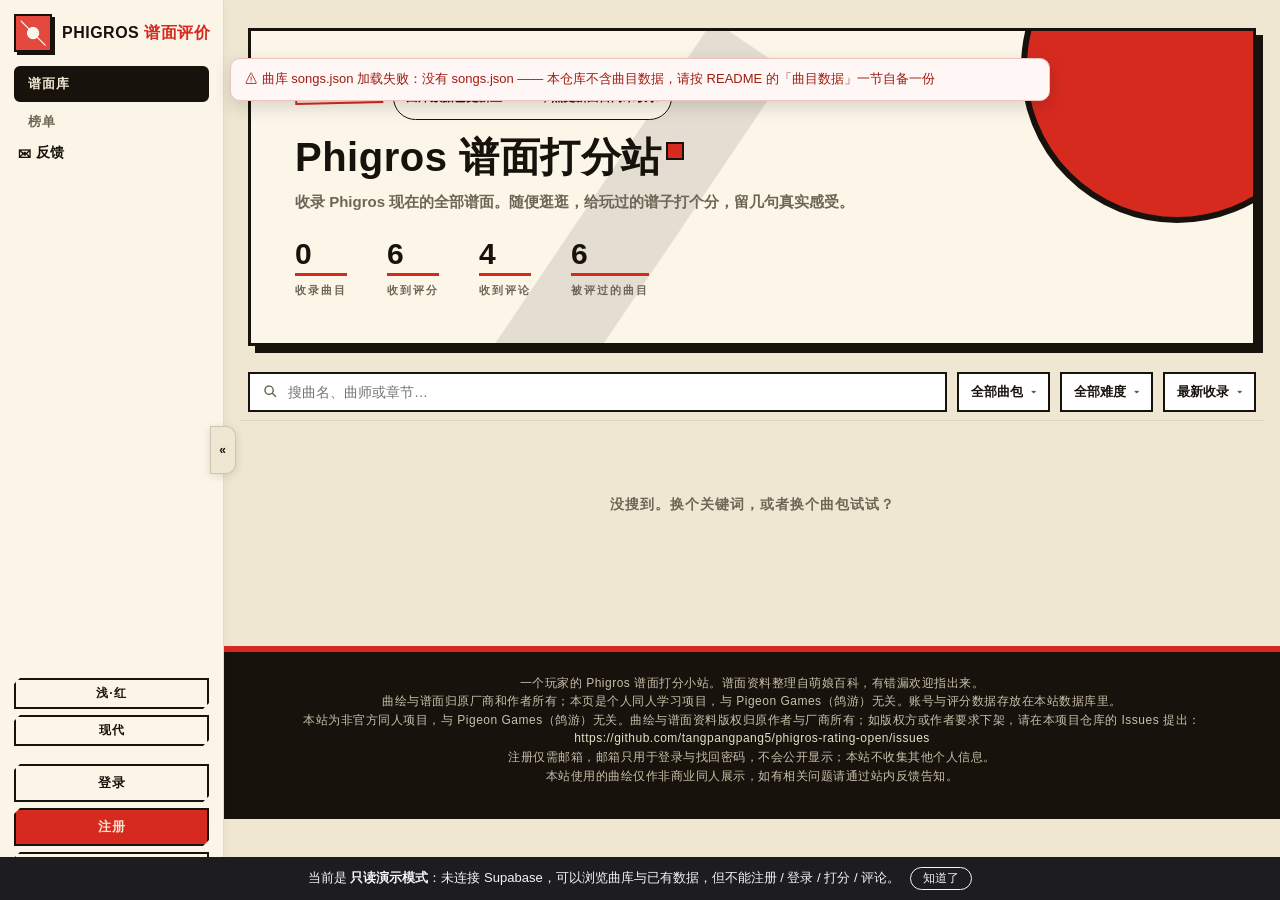
==== commit b4fa717f: "docs+fix: 按审核员与所有者裁定收口公开仓（占位图标 / 配置模板 / 源文件改写） 所有者 2026-10-10 三条裁定： 1. 站点图标（九鸟.jpg）是**他人的版权** ⇒ 公开仓不" ====
--- a/index.html
+++ b/index.html
@@ -5,14 +5,14 @@
   <meta name="viewport" content="width=device-width, initial-scale=1.0" />
   <title>Phigros 谱面打分站</title>
   <meta name="description" content="收录最新 Phigros 谱面，支持玩家打分与评论的谱面评价系统。" />
-  <link rel="icon" type="image/jpeg" href="九鸟.jpg" />
+  <link rel="icon" type="image/svg+xml" href="data:image/svg+xml,%3Csvg%20xmlns%3D%22http%3A%2F%2Fwww.w3.org%2F2000%2Fsvg%22%20viewBox%3D%220%200%2064%2064%22%3E%3Crect%20width%3D%2264%22%20height%3D%2264%22%20rx%3D%2212%22%20fill%3D%22%23e5483d%22%2F%3E%3Ccircle%20cx%3D%2232%22%20cy%3D%2232%22%20r%3D%2213%22%20fill%3D%22%23faf6ed%22%2F%3E%3Crect%20x%3D%228%22%20y%3D%2230%22%20width%3D%2248%22%20height%3D%224%22%20fill%3D%22%23faf6ed%22%20transform%3D%22rotate(-45%2032%2032)%22%2F%3E%3C%2Fsvg%3E" />
   <!-- 背景图预加载：切回「现代」主题时，避免 bg.jpg 现下载造成的可见闪白。
        只预加载 bg.jpg —— 全仓库没有任何 JS 施加 bg-blue/bg-red/bg-none，实际恒用 bg.jpg（bg2.jpg 预加载纯属浪费流量）。
        九鸟.jpg 只是 30px 的图标（同页 link rel=icon 已在用），无需额外预加载。 -->
   <link rel="preload" as="image" href="bg.jpg" />
-  <link rel="stylesheet" href="modern.css?v=1.0.17" id="css-modern" />
-  <link rel="stylesheet" href="minimal.css?v=1.0.17" id="css-minimal" disabled />
-  <link rel="stylesheet" href="layout.css?v=1.0.17" />
+  <link rel="stylesheet" href="modern.css?v=1.0.18" id="css-modern" />
+  <link rel="stylesheet" href="minimal.css?v=1.0.18" id="css-minimal" disabled />
+  <link rel="stylesheet" href="layout.css?v=1.0.18" />
   <script>
     /* 阻止样式闪烁：按保存的风格启用 CSS，并提前套上 深浅/红蓝 class */
     (function () {
@@ -56,7 +56,7 @@
 <body>
   <header>
     <div class="logo">
-      <img class="logo-mark" src="九鸟.jpg" alt="Phigros 图标" />
+      <img class="logo-mark" src="九鸟.png" alt="站点占位图标（请换成你自己的）" />
       <div>Phigros <span class="grad">谱面评价</span></div>
     </div>
     <nav id="navLinks"></nav>
@@ -64,7 +64,7 @@
     <button id="appBtn" type="button" class="btn sm ghost" title="外观：浅/深 × 红/蓝">浅·红</button>
     <button id="styleBtn" type="button" class="btn sm" title="切换风格">简约</button>
     <div id="userArea"></div>
-    <!-- 设置入口（所有者 2026-10：原来在最顶上，够不着也反直觉，改到头像/退出按钮下面）。
+    <!-- 设置入口（2026-10：原来在最顶上，够不着也反直觉，改到头像/退出按钮下面）。
          header 是 flex-direction:column，折叠态与窄屏横条各自有规则，放这里三态都自然成立。
          ⚠️ 全站只有这一个 #settingsBtn（t19 的教训：隐藏它 = 手机上打不开设置面板）。 -->
     <div class="sb-tools">
@@ -78,7 +78,7 @@
   <footer>
     <p>一个玩家的 Phigros 谱面打分小站。谱面资料整理自萌娘百科，有错漏欢迎指出来。</p>
     <p>曲绘与谱面归原厂商和作者所有；本页是个人同人学习项目，与 Pigeon Games（鸽游）无关。账号与评分数据存放在本站数据库里。</p>
-    <p>本站为非官方同人项目，与 Pigeon Games（鸽游）无关。曲绘与谱面资料版权归原作者与厂商所有；如版权方或作者要求下架，请在仓库 Issues 提出：<a href="https://github.com/tangpangpang5/phigros-rating-issues/issues" rel="noopener noreferrer">https://github.com/tangpangpang5/phigros-rating-issues/issues</a></p>
+    <p>本站为非官方同人项目，与 Pigeon Games（鸽游）无关。曲绘与谱面资料版权归原作者与厂商所有；如版权方或作者要求下架，请在本项目仓库的 Issues 提出：<a href="https://github.com/tangpangpang5/phigros-rating-open/issues" rel="noopener noreferrer">https://github.com/tangpangpang5/phigros-rating-open/issues</a></p>
     <p>注册仅需邮箱，邮箱只用于登录与找回密码，不会公开显示；本站不收集其他个人信息。</p>
     <p>本站使用的曲绘仅作非商业同人展示，如有相关问题请通过站内反馈告知。</p>
   </footer>
@@ -103,7 +103,7 @@
     <!-- 右下角加载方块（读条）本身就是「跳过」按钮：
          整屏点击 / Esc / 点它，都在 150ms 内结束。里的 .trl-band 是循环扫过的亮带。
          几何/配色来自原版加载页截图的逐像素量测，见 layout.css 里 .trl-badge 的注释。
-         ⚠️ 2026-10 所有者反馈「读条时 loading 的字看不到了」⇒ 文字加回来（.trl-txt）。
+         ⚠️ 2026-10 使用反馈「读条时 loading 的字看不到了」⇒ 文字加回来（.trl-txt）。
             上一轮我按「不是文字形式的 loading」把方块做成纯图形，做过头了。 -->
     <button type="button" class="trl-badge" id="trlBadge" aria-label="跳过过渡动画">
       <span class="trl-txt">Loading…</span><span class="trl-band" aria-hidden="true"></span>
@@ -114,17 +114,17 @@
     <p class="trl-tip" aria-hidden="true">Tip: 曲绘与谱面资料，欢迎在站内反馈里纠错</p>
   </div>
 
-  <!-- 首屏载入的 Loading… 文字（所有者要求加上）。
+  <!-- 首屏载入的 Loading… 文字（要求加上）。
        ⚠️ 必须是**独立静态元素**，不能塞进首屏的伪元素里：
          首屏遮罩是 #main::before（压暗）+ #main::after（读条方块）两个伪元素画的，
          而一个伪元素只能有一个 background 层、放不下文字。
        显隐由 <html> 上的 is-booting class 控制（js/main.js 加减），样式在 layout.css 的 .boot-txt。 -->
   <div class="boot-txt" aria-hidden="true">Loading…</div>
 
-  <script src="config.js?v=1.0.17"></script>
-  <script src="data.js?v=1.0.17"></script>
+  <script src="config.js?v=1.0.18"></script>
+  <script src="data.js?v=1.0.18"></script>
   <!-- 模块化主程序（需要 http/https 打开，不能双击 file://） -->
-  <script type="module" src="js/main.js?v=1.0.17"></script>
+  <script type="module" src="js/main.js?v=1.0.18"></script>
   <!-- 回滚方案：如需退回旧版单文件实现，注释掉上面一行，并取消下面一行注释
   <script src="app.legacy.js"></script>
   -->
--- a/modern.css
+++ b/modern.css
@@ -42,7 +42,7 @@
   line-height: 1.55;
 }
 
-/* ---------- 构成主义几何底纹（所有者要求：把背景以构成主义的颜色丰富起来）----------
+/* ---------- 构成主义几何底纹（要求：把背景以构成主义的颜色丰富起来）----------
    为什么用 CSS 叠层而不是再画一张图：站点**已有**这套视觉语法（`.hero::before` 是红圆、
    `.hero::after` 是 34° 黑斜带），CSS 渐变能直接复用同一套角度与色值 ——
    零新增文件、零依赖、随时可删，也不必再管"新图有没有被 build-site.js 复制出去"
@@ -135,14 +135,14 @@
   text-transform: uppercase;
   color: var(--dim);
   border: 2px solid transparent;
-  /* 导航菜单项：圆角 6px（所有者 2026-10：导航栏要圆角）。
+  /* 导航菜单项：圆角 6px（2026-10：导航栏要圆角）。
      写法就写在这一条上，与 .btn 的 6px 一致；minimal.css 那边本来就是 999px 胶囊，不动。 */
   border-radius: 6px;
   transition: none;
 }
 nav a:hover { color: var(--ink); border-color: var(--ink); }
 /* 选中态原来是「右上 / 左下切角」的构成主义造型（clip-path: polygon(...)）。
-   ⚠️ 两者不能共存：clip-path 会把圆角重新切掉 ⇒ 圆角等于没做。既然所有者要圆角，
+   ⚠️ 两者不能共存：clip-path 会把圆角重新切掉 ⇒ 圆角等于没做。既然要求圆角，
    这里就只留圆角、去掉切角（这是本轮唯一被有意放弃的视觉特征），其余（黑底、白字、2px 描边）不变。 */
 nav a.active { color: var(--paper); background: var(--ink); border-color: var(--ink); }
 
--- a/minimal.css
+++ b/minimal.css
@@ -10,7 +10,7 @@
   --a-bg2: #e8e8ed;
   /* 半透明面板：毛玻璃要「透过它看到背后的底衬」。
      ⚠️ 第一版取 .72 且底衬只有 10–16% 不透明度 —— 实测**视觉上等于没做**：
-     淡光晕被 72% 的白面板完全盖住，看起来仍是纯白卡片（所有者反馈「没有毛玻璃」）。
+     淡光晕被 72% 的白面板完全盖住，看起来仍是纯白卡片（使用反馈「没有毛玻璃」）。
      现在面板放到 .55、底衬同步加强，玻璃才真的糊得出东西。 */
   --a-panel: rgba(255, 255, 255, .55);
   --a-ink: #1d1d1f;
@@ -55,7 +55,7 @@
    所以给页面铺一层彩色光晕当底衬，玻璃才有东西可糊。
 
    ⚠️ 第一版把光晕做成 10–16% 透明度，而被 72% 不透明白的面板盖住 ⇒ **实测视觉上等于没做**。
-   现在光晕加强到 40–55%、面板降到 55%，玻璃才真的可见（这是所有者确认的取舍：
+   现在光晕加强到 40–55%、面板降到 55%，玻璃才真的可见（这是确认过的取舍：
    要看得见的毛玻璃，接受不再是纯白干净的感觉）。
 
    用 `position: fixed` + 负 z-index：不参与布局、不引起滚动条、也绝不会盖住内容。
--- a/layout.css
+++ b/layout.css
@@ -93,7 +93,7 @@
    但内容要跟滑就必须等价复现旧版的两段公式：
      展开 max(224px, calc(50% - 438px)) → 折叠 max(64px, calc(50% - 518px))
    这两段的差值并不相同（窄屏段差 160px、18xx 以下居中段差 80px），用一个固定
-   transform 平移无法同时匹配（Captain 已核对）。所以这里改为：**主内容与页脚直接切到
+   transform 平移无法同时匹配（维护者 已核对）。所以这里改为：**主内容与页脚直接切到
    折叠态的 margin-left（一次性布局，不逐帧）**，几何与旧版逐像素一致。
    动画仍由侧栏 + 把手承担（见上面的 header / #sbToggle，纯 transform 合成层）。 */
 main {
@@ -291,7 +291,7 @@
   footer { margin-left: 0; }
   #sbToggle { display: none; }
 
-  /* ---------- 吸顶工具栏在窄屏必须让位给顶部横条（所有者报「吸顶没用」的根因）----------
+  /* ---------- 吸顶工具栏在窄屏必须让位给顶部横条（报「吸顶没用」的根因）----------
      本区间 header 变成 position:sticky 的顶部横条、z-index 50(modern)/60(minimal)；
      而 .toolbar 的吸顶规则写的是 top:0 + z-index:40 ⇒ 两者在**同一块区域**重叠，
      且 header 层级更高 ⇒ 工具栏每次吸顶都被横条完整盖住。
@@ -324,7 +324,7 @@
   body.sb-collapsed main, body.sb-collapsed footer { margin-left: 0; }
 
   /* 窄屏这条横条是 flex-direction:row ⇒ 光把设置按钮的 DOM 排到头像之后还不够，
-     视觉上仍落在头像前面。所有者要的是「放到头像下面」这个位置关系，
+     视觉上仍落在头像前面。要的是「放到头像下面」这个位置关系，
      所以在 ≤880px 用 order 把它排到 #userArea 之后：DOM 顺序不动
      （桌面侧栏正是靠 DOM 顺序成立的），只改这一档的视觉顺序。
      桌面不在此媒体查询内，行为/顺序完全不变。 */
@@ -334,7 +334,7 @@
 /* =========================================================
    移动端细化（Prompt 5）
    ========================================================= */
-/* ⚠️ 这里必须是 clip，不能是 hidden（所有者报「吸顶按钮没用」的真因之一）：
+/* ⚠️ 这里必须是 clip，不能是 hidden（报「吸顶按钮没用」的真因之一）：
    `overflow-x: hidden` 会让 html/body 变成**滚动容器**，而滚动容器内的
    `position: sticky` 是相对那个容器定位的 ⇒ .toolbar 的吸顶彻底失效
    （实测：向下滚 1200px，工具栏停在 y=-688，本该粘在横条下缘）。
@@ -402,7 +402,7 @@
   .sb-tools { display: flex; flex: 0 0 auto; gap: 0; margin-bottom: 0; order: 9; }
   /* ⚠️ order: 9 必须在这条（≤600px）里也写一遍：它在 ≤880px 那条里已经写过，
      但这里重新声明了 .sb-tools 的其它属性，而两条媒体查询都可能命中 —— 少写这一份时
-     设置按钮会被排到头像**前面**（所有者要的是后面），实测 y=21/x=379 与预期不符。
+     设置按钮会被排到头像**前面**（要的是后面），实测 y=21/x=379 与预期不符。
      这是「同一个选择器分散在多个媒体查询里」的经典坑。 */
   .sb-tools .btn { position: relative; width: 28px; min-width: 28px; padding-left: 0; padding-right: 0; text-align: center; font-size: 15px; line-height: 1; }
   /* 触控目标 ≥44×44（iOS HIG）：视觉尺寸一个像素都不动，只多铺一层**完全透明**的 ::after
@@ -521,7 +521,7 @@
 .rank-count-tip { margin-left: auto; align-self: center; font-size: 13px; color: var(--rk-dim); }
 
 /* ---------- 评论标题旁的难度筛选（全部 / EZ / HD / IN / AT）----------
-   所有者 2026-10 要求。与谱面区的 .diff-tab 无关：那条选"看哪张谱面"（影响评分），
+   2026-10 要求。与谱面区的 .diff-tab 无关：那条选"看哪张谱面"（影响评分），
    这里只筛"评论列表显示哪几条"。
    ⚠️ 选中态一律用**固定色**，不得引用会随主题/外观翻转的令牌
    （--ink/--card/--a-ink/--a-blue 之类）—— 同类错误本项目已犯过三次（nav a.active、
@@ -684,18 +684,18 @@
 .admin-user-name { font-weight: 700; font-size: 14px; color: var(--rk-ink); }
 .admin-user-me { font-weight: 400; font-size: 12px; color: var(--rk-faint); }
 /* ⚠️ 这里原来写的是 word-break: break-all —— 那会在**任何字符之间**断行，于是
-   「<示例邮箱>」被逐字符拆成 6 行（所有者 2026-10 截图实测）。
+   「<示例邮箱>」被逐字符拆成 6 行（2026-10 截图实测）。
    break-all 的本意是「防止超长串溢出」，但同样的目的用 overflow-wrap: anywhere 就能达到，
    而后者只在**放不下时**才断，且会优先找断点（@ . - _ 这些）⇒ 邮箱正常显示成一两行。
    同类错误全书只此一处（.admin-user-mail）。 */
 .admin-user-mail { font-size: 12px; color: var(--rk-dim); overflow-wrap: anywhere; }
 
 /* ---------- 窄屏：用户行保持**单行**，邮箱超长时省略号（悬停看全）----------
-   所有者两次截图报的是"邮箱被拆成一列单字"。根因是宽度，不是断行规则：
+   两次截图报的是"邮箱被拆成一列单字"。根因是宽度，不是断行规则：
      行内固定占用 = 头像 30 + 统计 79 + 身份标签 54 + 管理按钮 82 = **245px**
      398px 视口内容宽 344 ⇒ 邮箱只剩 59px；360px 时只剩 21px（就是一列单字）。
    2026-10 第三轮先试过"让整行换行、邮箱独占一行"——可读但行高从 59px 涨到 129px，
-   所有者裁定**不要那么高**，改为：单行 + 省略号 + `title` 悬停看全（title 由 js/admin.js 写）。
+   已定**不要那么高**，改为：单行 + 省略号 + `title` 悬停看全（title 由 js/admin.js 写）。
    ⇒ 阈值取 600px（与全站其它窄屏规则一致）。这一档只改用户行，桌面几何一个字没动。 */
 @media (max-width: 600px) {
   .admin-user-row { flex-wrap: wrap; padding: 8px 0; row-gap: 6px; }
@@ -765,7 +765,7 @@
   border-radius: 999px;
 }
 
-/* 站点版本胶囊（所有者要求把版本号标在主页）。与 .hero-ver 同族但更低调。 */
+/* 站点版本胶囊（要求把版本号标在主页）。与 .hero-ver 同族但更低调。 */
 .hero-site {
   font: 600 12px/1 ui-monospace, SFMono-Regular, Menlo, Consolas, monospace;
   letter-spacing: .02em;
@@ -903,11 +903,11 @@
 
 /* 曲绘整层：铺满 + 模糊（原版实测 σ ≈ 屏宽 1.1%–2.2%，第一版取 clamp(6px,1.8vw,34px)）
    + scale(1.1) 补偿 blur 造成的边缘透明。
-   ⚠️ 2026-10 所有者两次下调：先「20-30% 就行」→ 34px 降到 7.2px（0.5vw），
+   ⚠️ 2026-10 两次下调：先「20-30% 就行」→ 34px 降到 7.2px（0.5vw），
    再「再淡一点」→ 现在 clamp(2px, 0.18vw, 5px)（1440 宽 ≈ 2.6px，约原版的 8%）。
    保留一点点糊是为了兑现「背景是虚化的曲绘」而不是一张清晰的曲绘
    （那会跟页面里的卡片曲绘打架、也让右下角方块的可读性变差）。
-   注：这个值现在已经**低于**从原版量测出的区间 —— 是所有者按观感选的，不是量测结论。 */
+   注：这个值现在已经**低于**从原版量测出的区间 —— 是按观感选的，不是量测结论。 */
 .trl-bg {
   position: absolute;
   inset: 0;
@@ -936,7 +936,7 @@
 
 /* ---------- 右下角「加载方块」 —— 纯图形，方块内没有任何文字 ----------
    取值来源：用户提供的原版截图（1440×1080）逐像素量测，报告见
-   `_验收截图-切风格/loading-原版-量测.json` 与 `loading-原版-徽标剖面.json`：
+   （私有开发仓的逐像素量测报告，未随代码公开）：
      · 方块 x 1247–1350、y 982–1025 ⇒ 139×44px ｜ 右距 89px（6.18% 屏宽）｜ 下距 54px（5.00% 屏高）
      · 方块底色 rgb(93,93,93) = #5D5D5D；左缘有一道亮扫描带（列均值从 42 升到 75 的过渡）
      · 按屏宽/屏高换算：宽 9.65vw、高 4.07vh ⇒ 这里用同比例（不同分辨率下等比缩放）
@@ -958,7 +958,7 @@
         浏览器给出的计算值是 116.4px（1440 宽下），**比 9.65vw=139px 还小** ——
         也就是说"至少按原版比例"这个意图没被兑现，这种写法太脆。
      改为直接的可预测取值，并说明它相对原版的变化：
-        · 1440 宽：9.65vw=139px → **38vw=547px**（所有者 2026-10-01：「改为 70-80% 的填充，
+        · 1440 宽：9.65vw=139px → **38vw=547px**（2026-10-01：「改为 70-80% 的填充，
           不然太小了」；这里给到一个明显更大、但不会横贯整屏的量级）
         · 390 宽手机：原 38px（连 "Loading…" 都装不下，实测被裁）→ **148px**
         · 上限 300px 防止超宽屏上大得离谱；桌面实测约 300px。
@@ -985,7 +985,7 @@
   align-items: center;
   justify-content: center;
 }
-/* 读条文字 —— 2026-10 所有者反馈「读条时 loading 的字看不到了」加回来的。
+/* 读条文字 —— 2026-10 使用反馈「读条时 loading 的字看不到了」加回来的。
    上一轮我按「不是文字形式的 loading」把方块做成纯图形，**做过头了**，这里改回。
    配色按原版量测：浅灰字压在深灰方块上（白底黑字是更早的形态，已经不是现在这个）。 */
 .trl-txt {
@@ -1101,7 +1101,7 @@
 }
 
 
-/* 首屏载入的 Loading… 文字（所有者要求加上）。
+/* 首屏载入的 Loading… 文字（要求加上）。
    首屏遮罩用的是 #main 的两个伪元素（::before 压暗、::after 画读条方块），
    一个伪元素只能放一个 background 层、放不下文字，所以文字用**独立静态元素** .boot-txt
    （写在 index.html 里，显隐由 <html>.is-booting 控制）。
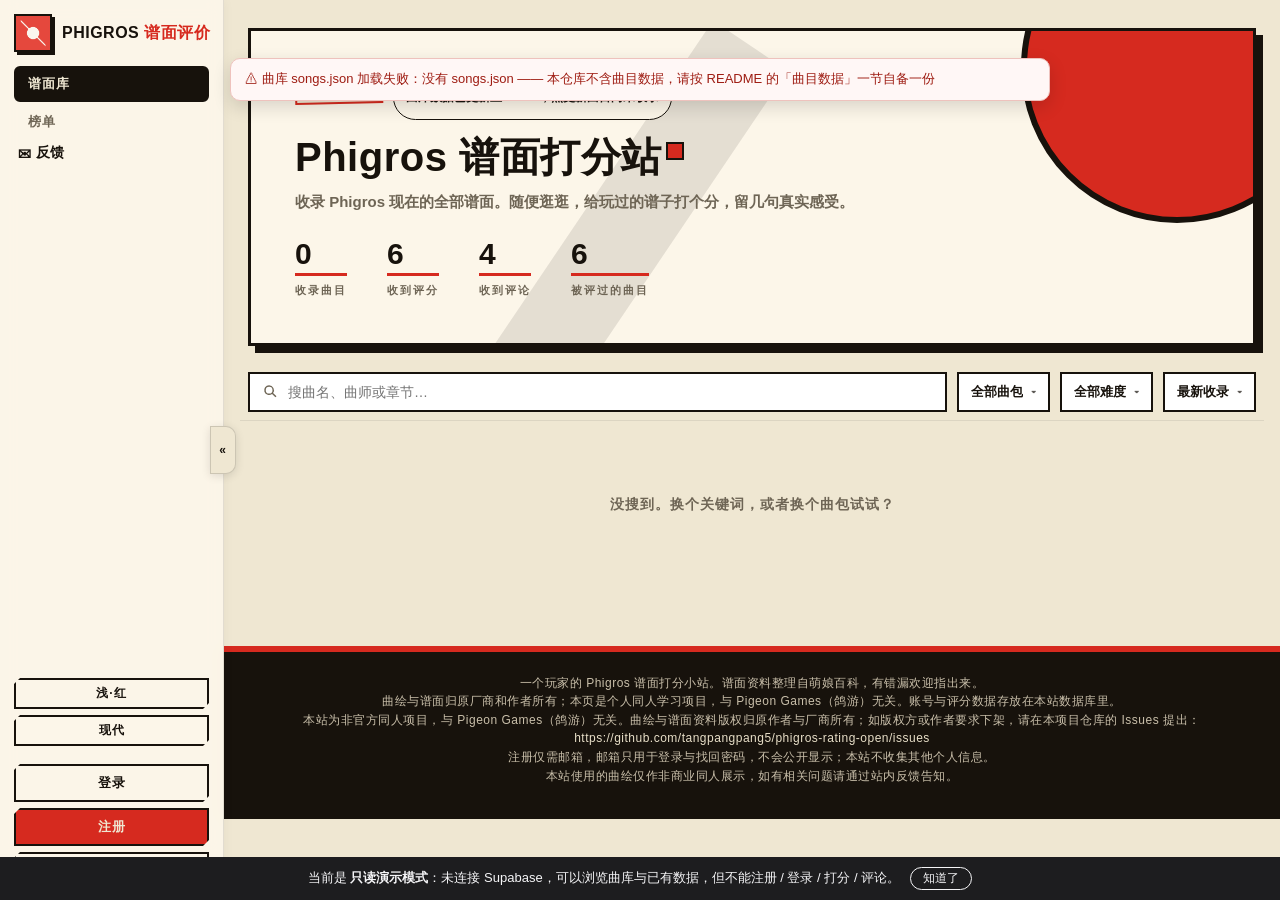
==== commit e66b6d9f: "docs: 补部署说明（config.js 必须出现在被服务的目录里）+ 过期注释与打包清单收口 按只读审核员对 b4fa717 的意见： · README 部署一节补写「部署环境也要有一份 conf" ====
--- a/index.html
+++ b/index.html
@@ -8,11 +8,11 @@
   <link rel="icon" type="image/svg+xml" href="data:image/svg+xml,%3Csvg%20xmlns%3D%22http%3A%2F%2Fwww.w3.org%2F2000%2Fsvg%22%20viewBox%3D%220%200%2064%2064%22%3E%3Crect%20width%3D%2264%22%20height%3D%2264%22%20rx%3D%2212%22%20fill%3D%22%23e5483d%22%2F%3E%3Ccircle%20cx%3D%2232%22%20cy%3D%2232%22%20r%3D%2213%22%20fill%3D%22%23faf6ed%22%2F%3E%3Crect%20x%3D%228%22%20y%3D%2230%22%20width%3D%2248%22%20height%3D%224%22%20fill%3D%22%23faf6ed%22%20transform%3D%22rotate(-45%2032%2032)%22%2F%3E%3C%2Fsvg%3E" />
   <!-- 背景图预加载：切回「现代」主题时，避免 bg.jpg 现下载造成的可见闪白。
        只预加载 bg.jpg —— 全仓库没有任何 JS 施加 bg-blue/bg-red/bg-none，实际恒用 bg.jpg（bg2.jpg 预加载纯属浪费流量）。
-       九鸟.jpg 只是 30px 的图标（同页 link rel=icon 已在用），无需额外预加载。 -->
+       站点图标（页头 logo + favicon）只有 30px 上下，不值得额外预加载。 -->
   <link rel="preload" as="image" href="bg.jpg" />
-  <link rel="stylesheet" href="modern.css?v=1.0.18" id="css-modern" />
-  <link rel="stylesheet" href="minimal.css?v=1.0.18" id="css-minimal" disabled />
-  <link rel="stylesheet" href="layout.css?v=1.0.18" />
+  <link rel="stylesheet" href="modern.css?v=1.0.19" id="css-modern" />
+  <link rel="stylesheet" href="minimal.css?v=1.0.19" id="css-minimal" disabled />
+  <link rel="stylesheet" href="layout.css?v=1.0.19" />
   <script>
     /* 阻止样式闪烁：按保存的风格启用 CSS，并提前套上 深浅/红蓝 class */
     (function () {
@@ -121,10 +121,10 @@
        显隐由 <html> 上的 is-booting class 控制（js/main.js 加减），样式在 layout.css 的 .boot-txt。 -->
   <div class="boot-txt" aria-hidden="true">Loading…</div>
 
-  <script src="config.js?v=1.0.18"></script>
-  <script src="data.js?v=1.0.18"></script>
+  <script src="config.js?v=1.0.19"></script>
+  <script src="data.js?v=1.0.19"></script>
   <!-- 模块化主程序（需要 http/https 打开，不能双击 file://） -->
-  <script type="module" src="js/main.js?v=1.0.18"></script>
+  <script type="module" src="js/main.js?v=1.0.19"></script>
   <!-- 回滚方案：如需退回旧版单文件实现，注释掉上面一行，并取消下面一行注释
   <script src="app.legacy.js"></script>
   -->
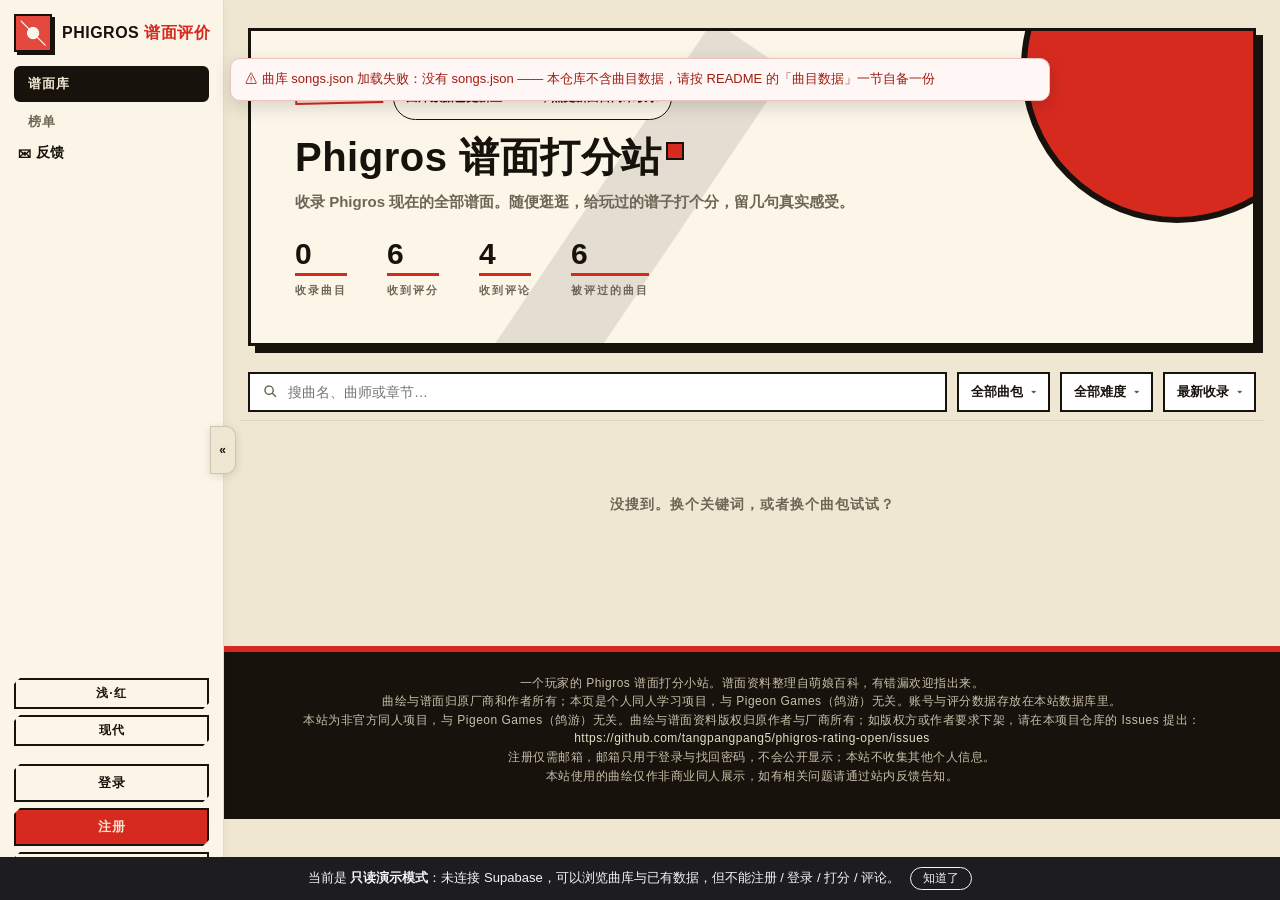
==== commit d41f43ad: "chore: 占位图标改用 ASCII 文件名 logo-placeholder.png 所有者 2026-10-10 决定。中文文件名在本项目历史上被编码问题坑过两次 （中文名 .sql 静默没进版" ====
--- a/index.html
+++ b/index.html
@@ -56,7 +56,7 @@
 <body>
   <header>
     <div class="logo">
-      <img class="logo-mark" src="九鸟.png" alt="站点占位图标（请换成你自己的）" />
+      <img class="logo-mark" src="logo-placeholder.png" alt="站点占位图标（请换成你自己的）" />
       <div>Phigros <span class="grad">谱面评价</span></div>
     </div>
     <nav id="navLinks"></nav>
